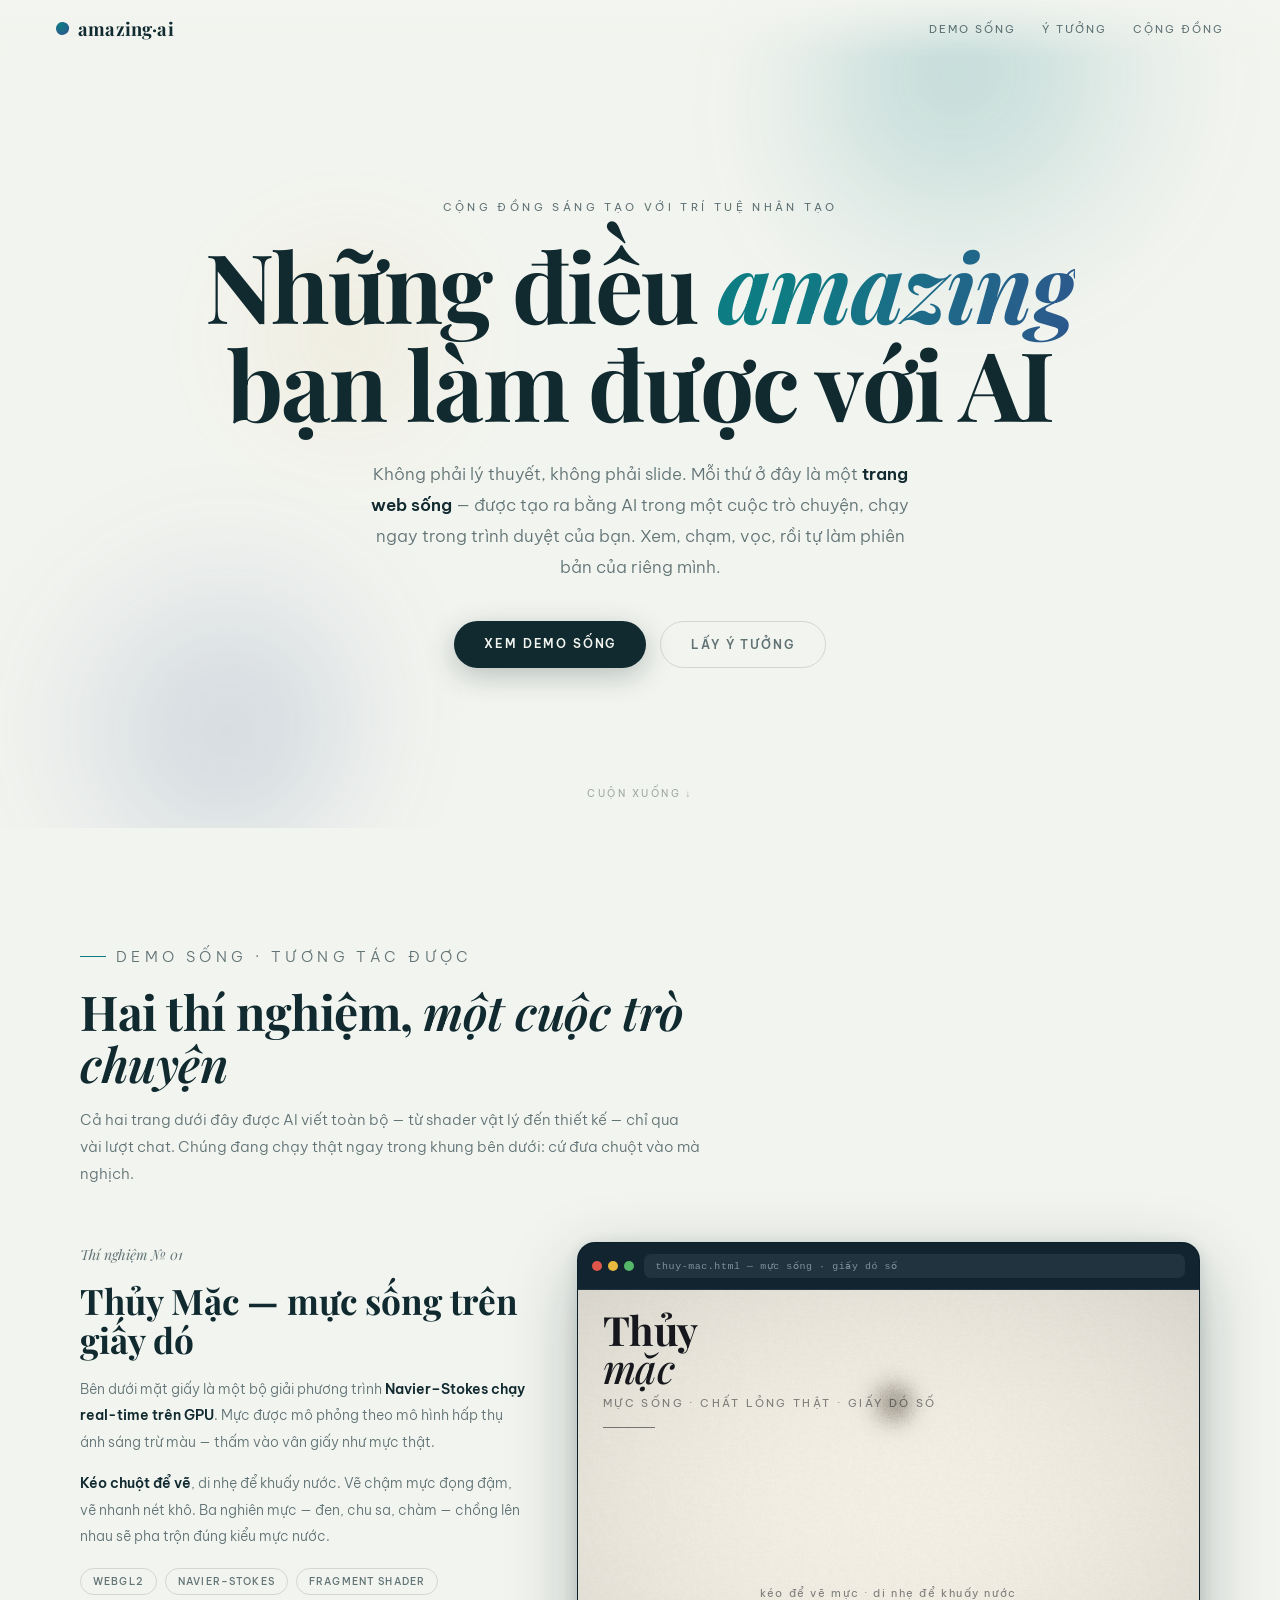
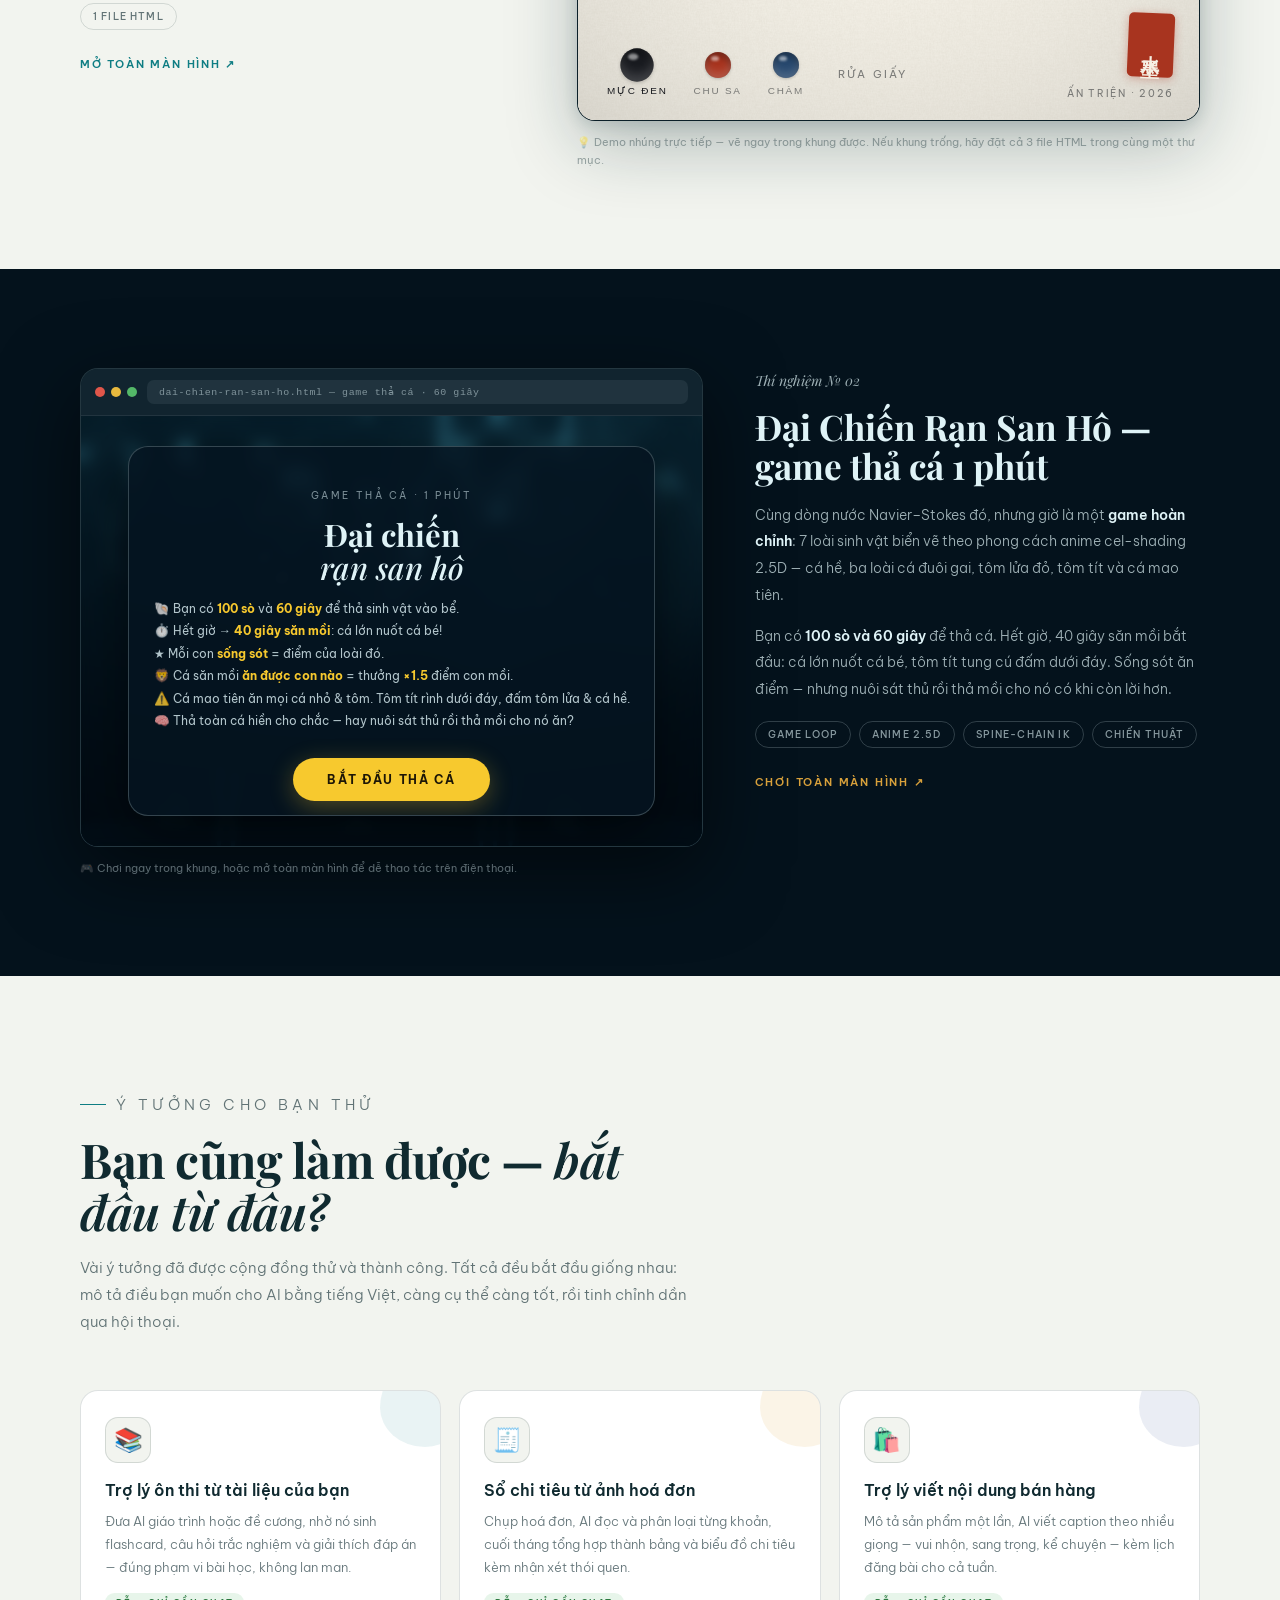
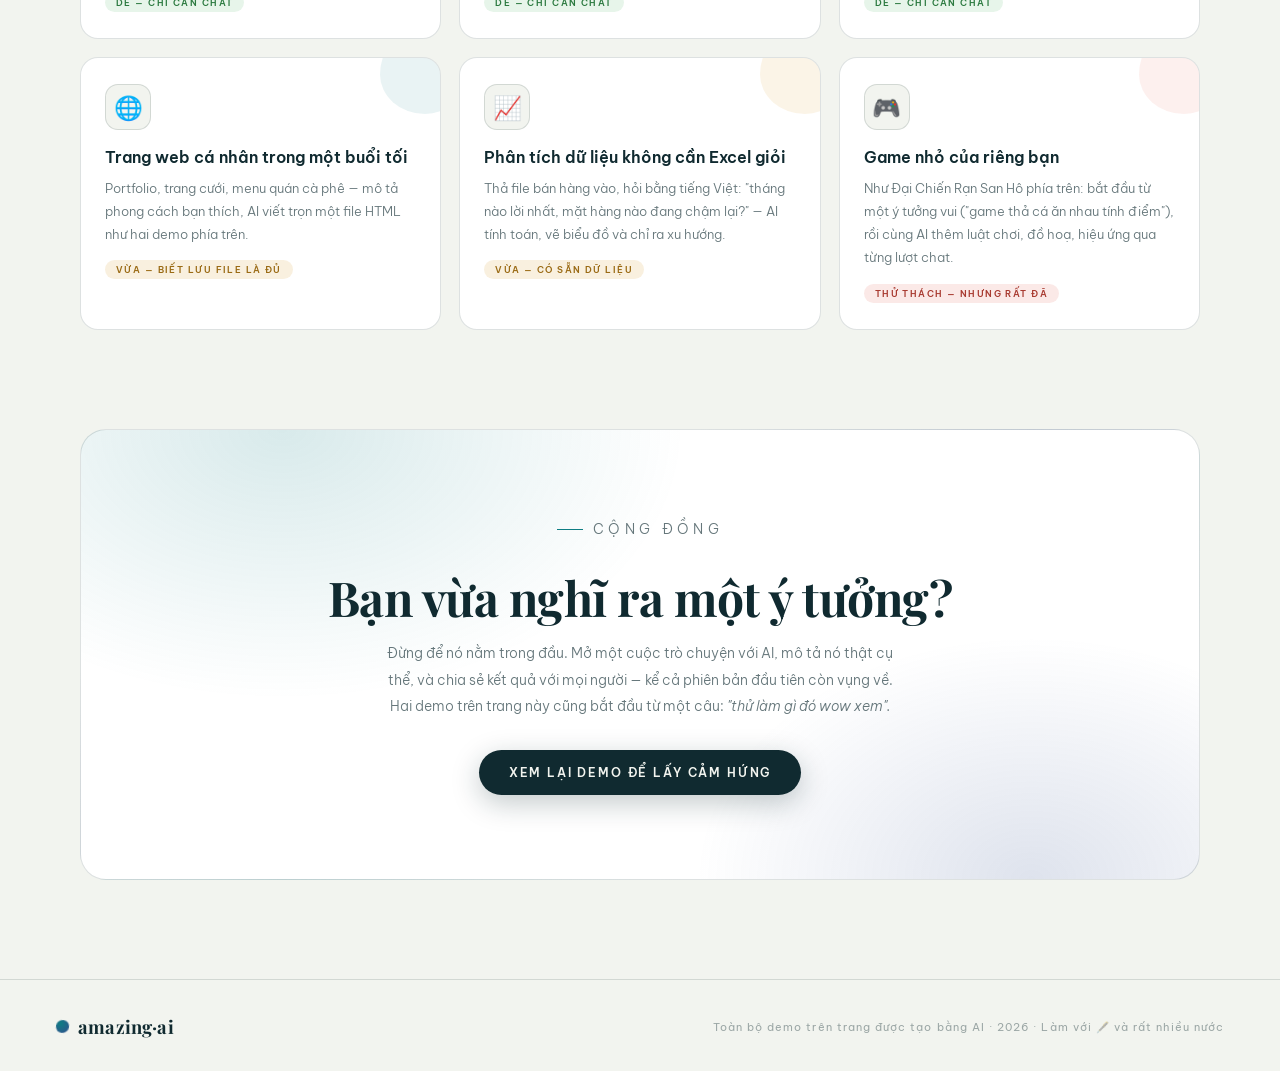
==== index.html @ 3a19ee8a "This is Amazing AI — the community introduction page, with two demos embedded directly on the page." ====
<!DOCTYPE html>
<html lang="vi">
<head>
<meta charset="UTF-8">
<meta name="viewport" content="width=device-width, initial-scale=1.0">
<title>Amazing AI — ý tưởng AI hay ho cho cộng đồng</title>
<link rel="preconnect" href="https://fonts.googleapis.com">
<link rel="preconnect" href="https://fonts.gstatic.com" crossorigin>
<link href="https://fonts.googleapis.com/css2?family=Playfair+Display:ital,wght@0,500;0,600;0,700;1,500;1,600&family=Be+Vietnam+Pro:wght@300;400;500;600;700&display=swap" rel="stylesheet">
<style>
  :root{
    --paper:#f2f4ef;
    --ink:#102a30;
    --ink-soft:rgba(16,42,48,.64);
    --ink-faint:rgba(16,42,48,.38);
    --teal:#0e7d83;
    --indigo:#33508f;
    --gold:#d9a13b;
    --deep:#04121c;
    --foam:#dff3f7;
    --line:rgba(16,42,48,.14);
    --radius:18px;
    --maxw:1120px;
  }
  *{margin:0;padding:0;box-sizing:border-box}
  html{scroll-behavior:smooth}
  body{
    font-family:'Be Vietnam Pro',sans-serif;color:var(--ink);background:var(--paper);
    -webkit-font-smoothing:antialiased;overflow-x:hidden;
  }
  ::selection{background:rgba(14,125,131,.22)}
  img,svg{display:block}
  a{color:inherit}

  /* ================= NAV ================= */
  nav{
    position:fixed;top:0;left:0;right:0;z-index:50;
    display:flex;align-items:center;justify-content:space-between;
    padding:16px clamp(20px,5vw,56px);
    background:linear-gradient(to bottom, rgba(242,244,239,.92), rgba(242,244,239,0));
    backdrop-filter:blur(2px);
  }
  .brand{
    font-family:'Playfair Display',serif;font-weight:700;font-size:1.15rem;
    letter-spacing:.01em;text-decoration:none;display:flex;align-items:center;gap:9px;
  }
  .brand .blot{width:13px;height:13px;border-radius:50% 46% 52% 48%;
    background:radial-gradient(circle at 32% 30%, var(--teal), var(--indigo));
    transform:rotate(8deg)}
  .nav-links{display:flex;gap:26px}
  .nav-links a{
    font-size:.7rem;letter-spacing:.18em;text-transform:uppercase;
    text-decoration:none;color:var(--ink-soft);transition:color .25s;
  }
  .nav-links a:hover{color:var(--ink)}
  @media (max-width:640px){ .nav-links{display:none} }

  /* ================= HERO ================= */
  header{
    position:relative;min-height:92vh;display:grid;place-items:center;
    padding:120px clamp(20px,5vw,56px) 80px;overflow:hidden;
  }
  #trail{position:absolute;inset:0;width:100%;height:100%;pointer-events:none}
  .hero-blot{
    position:absolute;border-radius:48% 52% 46% 54%/52% 46% 54% 48%;
    filter:blur(60px);opacity:.5;pointer-events:none;
    animation:drift 18s ease-in-out infinite alternate;
  }
  .hb1{width:46vmin;height:42vmin;top:-8%;right:6%;
    background:radial-gradient(circle at 40% 35%, rgba(14,125,131,.5), rgba(14,125,131,0) 70%)}
  .hb2{width:38vmin;height:40vmin;bottom:-6%;left:2%;animation-delay:-7s;
    background:radial-gradient(circle at 60% 60%, rgba(51,80,143,.42), rgba(51,80,143,0) 70%)}
  .hb3{width:26vmin;height:24vmin;top:30%;left:18%;animation-delay:-12s;opacity:.32;
    background:radial-gradient(circle at 50% 40%, rgba(217,161,59,.5), rgba(217,161,59,0) 70%)}
  @keyframes drift{
    from{transform:translate(0,0) rotate(0deg)}
    to{transform:translate(4vmin,-3vmin) rotate(14deg)}
  }
  .hero-inner{position:relative;text-align:center;max-width:880px}
  .kicker{
    font-size:.66rem;letter-spacing:.32em;text-transform:uppercase;color:var(--ink-soft);
    margin-bottom:22px;animation:rise 1.2s cubic-bezier(.2,.8,.2,1) both .1s;
  }
  h1{
    font-family:'Playfair Display',serif;font-weight:700;
    font-size:clamp(2.7rem,8.5vw,6rem);line-height:1.02;letter-spacing:-.018em;
    animation:rise 1.2s cubic-bezier(.2,.8,.2,1) both .25s;
  }
  h1 .ai{
    font-style:italic;
    background:linear-gradient(105deg, var(--teal) 10%, var(--indigo) 55%, var(--teal) 95%);
    background-size:220% 100%;
    -webkit-background-clip:text;background-clip:text;color:transparent;
    animation:inkflow 7s ease-in-out infinite alternate;
  }
  @keyframes inkflow{from{background-position:0% 0}to{background-position:100% 0}}
  .lede{
    margin:26px auto 0;max-width:560px;font-size:clamp(.92rem,1.8vw,1.05rem);
    font-weight:300;line-height:1.85;color:var(--ink-soft);
    animation:rise 1.2s cubic-bezier(.2,.8,.2,1) both .45s;
  }
  .lede b{font-weight:600;color:var(--ink)}
  .hero-cta{
    margin-top:38px;display:flex;gap:14px;justify-content:center;flex-wrap:wrap;
    animation:rise 1.2s cubic-bezier(.2,.8,.2,1) both .6s;
  }
  .btn{
    display:inline-block;text-decoration:none;border-radius:999px;cursor:pointer;
    font-size:.72rem;letter-spacing:.16em;text-transform:uppercase;font-weight:600;
    padding:15px 30px;transition:transform .25s, box-shadow .25s, background .25s;
  }
  .btn.primary{
    background:var(--ink);color:var(--paper);
    box-shadow:0 8px 28px rgba(16,42,48,.25);
  }
  .btn.primary:hover{transform:translateY(-2px);box-shadow:0 14px 34px rgba(16,42,48,.32)}
  .btn.ghost{border:1px solid var(--line);color:var(--ink-soft)}
  .btn.ghost:hover{border-color:var(--ink);color:var(--ink)}
  .btn:focus-visible{outline:2px solid var(--teal);outline-offset:3px}
  .scroll-cue{
    position:absolute;bottom:28px;left:50%;transform:translateX(-50%);
    font-size:.6rem;letter-spacing:.26em;text-transform:uppercase;color:var(--ink-faint);
    animation:bob 2.6s ease-in-out infinite;
  }
  @keyframes bob{0%,100%{transform:translate(-50%,0)}50%{transform:translate(-50%,7px)}}
  @keyframes rise{from{opacity:0;transform:translateY(18px)}to{opacity:1;transform:none}}

  /* ================= SECTIONS ================= */
  section{padding:clamp(70px,11vh,130px) clamp(20px,5vw,56px)}
  .wrap{max-width:var(--maxw);margin:0 auto}
  .sec-head{max-width:620px;margin-bottom:54px}
  .eyebrow{
    display:inline-flex;align-items:center;gap:10px;
    font-size:.62rem;letter-spacing:.3em;text-transform:uppercase;color:var(--teal);
    margin-bottom:16px;font-weight:600;
  }
  .eyebrow::before{content:'';width:26px;height:1px;background:var(--teal)}
  h2{
    font-family:'Playfair Display',serif;font-weight:700;
    font-size:clamp(1.8rem,4.5vw,3rem);line-height:1.08;letter-spacing:-.01em;
  }
  h2 em{font-style:italic;font-weight:600}
  .sec-head p{margin-top:16px;font-size:.92rem;font-weight:300;line-height:1.85;color:var(--ink-soft)}

  /* ---------- demo showcase ---------- */
  .demo{
    display:grid;grid-template-columns:minmax(280px,5fr) 7fr;gap:clamp(26px,4vw,56px);
    align-items:start;
  }
  .demo.flip{grid-template-columns:7fr minmax(280px,5fr)}
  .demo.flip .demo-info{order:2}
  @media (max-width:880px){
    .demo,.demo.flip{grid-template-columns:1fr}
    .demo.flip .demo-info{order:0}
  }
  .demo-info{position:sticky;top:96px}
  @media (max-width:880px){ .demo-info{position:static} }
  .demo-num{
    font-family:'Playfair Display',serif;font-style:italic;font-size:.95rem;
    color:var(--ink-faint);margin-bottom:10px;
  }
  .demo-info h3{
    font-family:'Playfair Display',serif;font-weight:700;
    font-size:clamp(1.5rem,3.4vw,2.2rem);line-height:1.1;margin-bottom:16px;
  }
  .demo-info p{font-size:.88rem;font-weight:300;line-height:1.9;color:var(--ink-soft);margin-bottom:14px}
  .demo-info p b{font-weight:600;color:var(--ink)}
  .chips{display:flex;flex-wrap:wrap;gap:8px;margin:18px 0 22px}
  .chips span{
    font-size:.6rem;letter-spacing:.12em;text-transform:uppercase;font-weight:500;
    padding:6px 12px;border-radius:99px;border:1px solid var(--line);color:var(--ink-soft);
  }
  .open-link{
    font-size:.7rem;letter-spacing:.16em;text-transform:uppercase;font-weight:600;
    text-decoration:none;color:var(--teal);border-bottom:1px solid transparent;
    transition:border-color .25s;padding-bottom:2px;
  }
  .open-link:hover{border-color:var(--teal)}

  /* browser-window frame */
  .browser{
    border-radius:var(--radius);overflow:hidden;background:#0a1d27;
    box-shadow:0 24px 70px rgba(16,42,48,.28), 0 4px 16px rgba(16,42,48,.14);
    border:1px solid rgba(16,42,48,.2);
  }
  .browser-bar{
    display:flex;align-items:center;gap:10px;
    padding:11px 14px;background:#11242f;border-bottom:1px solid rgba(223,243,247,.08);
  }
  .b-dots{display:flex;gap:6px}
  .b-dots i{width:10px;height:10px;border-radius:50%}
  .b-dots i:nth-child(1){background:#e0564a}
  .b-dots i:nth-child(2){background:#e8b93e}
  .b-dots i:nth-child(3){background:#54b868}
  .b-url{
    flex:1;font-size:.62rem;letter-spacing:.06em;color:rgba(223,243,247,.5);
    background:rgba(223,243,247,.07);border-radius:7px;padding:6px 12px;
    white-space:nowrap;overflow:hidden;text-overflow:ellipsis;font-family:ui-monospace,monospace;
  }
  .browser iframe{
    display:block;width:100%;aspect-ratio:16/10;min-height:430px;border:0;background:var(--deep);
  }
  .frame-note{
    margin-top:12px;font-size:.68rem;color:var(--ink-faint);line-height:1.7;
  }

  /* ---------- dark band for game demo ---------- */
  .dark-band{background:var(--deep);color:var(--foam)}
  .dark-band .eyebrow{color:var(--gold)}
  .dark-band .eyebrow::before{background:var(--gold)}
  .dark-band .demo-num{color:rgba(223,243,247,.4)}
  .dark-band .demo-info p{color:rgba(223,243,247,.7)}
  .dark-band .demo-info p b{color:var(--foam)}
  .dark-band .chips span{border-color:rgba(223,243,247,.2);color:rgba(223,243,247,.6)}
  .dark-band .open-link{color:var(--gold)}
  .dark-band .open-link:hover{border-color:var(--gold)}
  .dark-band .browser{box-shadow:0 24px 80px rgba(0,0,0,.55);border-color:rgba(223,243,247,.12)}
  .dark-band .frame-note{color:rgba(223,243,247,.4)}

  /* ---------- ideas grid ---------- */
  .ideas-grid{
    display:grid;grid-template-columns:repeat(auto-fit,minmax(280px,1fr));gap:18px;
  }
  .idea{
    border:1px solid var(--line);border-radius:var(--radius);padding:26px 24px;
    background:#fff;position:relative;overflow:hidden;
    transition:transform .3s cubic-bezier(.2,.8,.2,1), box-shadow .3s;
  }
  .idea:hover{transform:translateY(-4px);box-shadow:0 16px 42px rgba(16,42,48,.13)}
  .idea::after{
    content:'';position:absolute;top:-30px;right:-30px;width:90px;height:86px;
    border-radius:46% 54% 50% 50%/54% 46% 54% 46%;
    background:var(--blot, rgba(14,125,131,.08));
    transition:transform .4s cubic-bezier(.2,.8,.2,1);
  }
  .idea:hover::after{transform:scale(1.35) rotate(12deg)}
  .idea .glyph{
    font-size:1.45rem;margin-bottom:16px;width:46px;height:46px;border-radius:13px;
    display:grid;place-items:center;background:var(--paper);border:1px solid var(--line);
    position:relative;z-index:1;
  }
  .idea h4{font-size:1rem;font-weight:600;margin-bottom:9px;line-height:1.4;position:relative;z-index:1}
  .idea p{font-size:.8rem;font-weight:300;line-height:1.8;color:var(--ink-soft);position:relative;z-index:1}
  .idea .lv{
    display:inline-block;margin-top:14px;font-size:.56rem;letter-spacing:.16em;
    text-transform:uppercase;font-weight:600;padding:4px 11px;border-radius:99px;
    position:relative;z-index:1;
  }
  .lv.easy{background:rgba(84,184,104,.14);color:#2c7a40}
  .lv.mid{background:rgba(217,161,59,.16);color:#9a6a14}
  .lv.hard{background:rgba(224,86,74,.13);color:#a83a30}

  /* ---------- CTA ---------- */
  .cta-card{
    text-align:center;border-radius:26px;padding:clamp(48px,8vw,84px) clamp(24px,6vw,72px);
    background:
      radial-gradient(60% 100% at 18% 0%, rgba(14,125,131,.16), transparent 60%),
      radial-gradient(50% 90% at 85% 100%, rgba(51,80,143,.16), transparent 60%),
      #fff;
    border:1px solid var(--line);
  }
  .cta-card h2{margin-bottom:16px}
  .cta-card p{max-width:520px;margin:0 auto 30px;font-size:.9rem;font-weight:300;line-height:1.85;color:var(--ink-soft)}

  footer{
    padding:34px clamp(20px,5vw,56px);border-top:1px solid var(--line);
    display:flex;justify-content:space-between;align-items:center;gap:14px;flex-wrap:wrap;
  }
  footer small{font-size:.66rem;letter-spacing:.1em;color:var(--ink-faint)}

  /* reveal on scroll */
  .reveal{opacity:0;transform:translateY(26px);transition:opacity .8s cubic-bezier(.2,.8,.2,1), transform .8s cubic-bezier(.2,.8,.2,1)}
  .reveal.in{opacity:1;transform:none}

  @media (prefers-reduced-motion:reduce){
    *{animation:none !important;transition:none !important}
    .reveal{opacity:1;transform:none}
    html{scroll-behavior:auto}
  }
</style>
</head>
<body>

<nav>
  <a class="brand" href="#"><span class="blot"></span>amazing·ai</a>
  <div class="nav-links">
    <a href="#demo-1">Demo sống</a>
    <a href="#y-tuong">Ý tưởng</a>
    <a href="#cong-dong">Cộng đồng</a>
  </div>
</nav>

<!-- ================= HERO ================= -->
<header>
  <canvas id="trail" aria-hidden="true"></canvas>
  <div class="hero-blot hb1"></div>
  <div class="hero-blot hb2"></div>
  <div class="hero-blot hb3"></div>

  <div class="hero-inner">
    <p class="kicker">Cộng đồng sáng tạo với trí tuệ nhân tạo</p>
    <h1>Những điều <span class="ai">amazing</span><br>bạn làm được với AI</h1>
    <p class="lede">
      Không phải lý thuyết, không phải slide. Mỗi thứ ở đây là một <b>trang web sống</b> —
      được tạo ra bằng AI trong một cuộc trò chuyện, chạy ngay trong trình duyệt của bạn.
      Xem, chạm, vọc, rồi tự làm phiên bản của riêng mình.
    </p>
    <div class="hero-cta">
      <a class="btn primary" href="#demo-1">Xem demo sống</a>
      <a class="btn ghost" href="#y-tuong">Lấy ý tưởng</a>
    </div>
  </div>
  <p class="scroll-cue">cuộn xuống ↓</p>
</header>

<!-- ================= DEMO 1: THỦY MẶC ================= -->
<section id="demo-1">
  <div class="wrap">
    <div class="sec-head reveal">
      <p class="eyebrow">Demo sống · tương tác được</p>
      <h2>Hai thí nghiệm, <em>một cuộc trò chuyện</em></h2>
      <p>Cả hai trang dưới đây được AI viết toàn bộ — từ shader vật lý đến thiết kế — chỉ qua vài lượt chat.
      Chúng đang chạy thật ngay trong khung bên dưới: cứ đưa chuột vào mà nghịch.</p>
    </div>

    <div class="demo reveal">
      <div class="demo-info">
        <p class="demo-num">Thí nghiệm № 01</p>
        <h3>Thủy Mặc — mực sống trên giấy dó</h3>
        <p>Bên dưới mặt giấy là một bộ giải phương trình <b>Navier–Stokes chạy real-time trên GPU</b>.
        Mực được mô phỏng theo mô hình hấp thụ ánh sáng trừ màu — thấm vào vân giấy như mực thật.</p>
        <p><b>Kéo chuột để vẽ</b>, di nhẹ để khuấy nước. Vẽ chậm mực đọng đậm, vẽ nhanh nét khô.
        Ba nghiên mực — đen, chu sa, chàm — chồng lên nhau sẽ pha trộn đúng kiểu mực nước.</p>
        <div class="chips">
          <span>WebGL2</span><span>Navier–Stokes</span><span>Fragment shader</span><span>1 file HTML</span>
        </div>
        <a class="open-link" href="thuy-mac.html" target="_blank" rel="noopener">Mở toàn màn hình ↗</a>
      </div>
      <div>
        <div class="browser">
          <div class="browser-bar">
            <div class="b-dots"><i></i><i></i><i></i></div>
            <div class="b-url">thuy-mac.html — mực sống · giấy dó số</div>
          </div>
          <iframe src="thuy-mac.html" title="Demo Thủy Mặc — vẽ mực nước tương tác" loading="lazy"></iframe>
        </div>
        <p class="frame-note">💡 Demo nhúng trực tiếp — vẽ ngay trong khung được. Nếu khung trống, hãy đặt cả 3 file HTML trong cùng một thư mục.</p>
      </div>
    </div>
  </div>
</section>

<!-- ================= DEMO 2: GAME (dark band) ================= -->
<section class="dark-band" id="demo-2">
  <div class="wrap">
    <div class="demo flip reveal">
      <div class="demo-info">
        <p class="demo-num">Thí nghiệm № 02</p>
        <h3 style="font-family:'Playfair Display',serif">Đại Chiến Rạn San Hô — game thả cá 1 phút</h3>
        <p>Cùng dòng nước Navier–Stokes đó, nhưng giờ là một <b>game hoàn chỉnh</b>:
        7 loài sinh vật biển vẽ theo phong cách anime cel-shading 2.5D — cá hề, ba loài cá đuôi gai,
        tôm lửa đỏ, tôm tít và cá mao tiên.</p>
        <p>Bạn có <b>100 sò và 60 giây</b> để thả cá. Hết giờ, 40 giây săn mồi bắt đầu:
        cá lớn nuốt cá bé, tôm tít tung cú đấm dưới đáy. Sống sót ăn điểm —
        nhưng nuôi sát thủ rồi thả mồi cho nó có khi còn lời hơn.</p>
        <div class="chips">
          <span>Game loop</span><span>Anime 2.5D</span><span>Spine-chain IK</span><span>Chiến thuật</span>
        </div>
        <a class="open-link" href="dai-chien-ran-san-ho.html" target="_blank" rel="noopener">Chơi toàn màn hình ↗</a>
      </div>
      <div>
        <div class="browser">
          <div class="browser-bar">
            <div class="b-dots"><i></i><i></i><i></i></div>
            <div class="b-url">dai-chien-ran-san-ho.html — game thả cá · 60 giây</div>
          </div>
          <iframe src="dai-chien-ran-san-ho.html" title="Demo game Đại Chiến Rạn San Hô" loading="lazy"></iframe>
        </div>
        <p class="frame-note">🎮 Chơi ngay trong khung, hoặc mở toàn màn hình để dễ thao tác trên điện thoại.</p>
      </div>
    </div>
  </div>
</section>

<!-- ================= IDEAS ================= -->
<section id="y-tuong">
  <div class="wrap">
    <div class="sec-head reveal">
      <p class="eyebrow">Ý tưởng cho bạn thử</p>
      <h2>Bạn cũng làm được — <em>bắt đầu từ đâu?</em></h2>
      <p>Vài ý tưởng đã được cộng đồng thử và thành công. Tất cả đều bắt đầu giống nhau:
      mô tả điều bạn muốn cho AI bằng tiếng Việt, càng cụ thể càng tốt, rồi tinh chỉnh dần qua hội thoại.</p>
    </div>

    <div class="ideas-grid">
      <article class="idea reveal" style="--blot:rgba(14,125,131,.09)">
        <div class="glyph">📚</div>
        <h4>Trợ lý ôn thi từ tài liệu của bạn</h4>
        <p>Đưa AI giáo trình hoặc đề cương, nhờ nó sinh flashcard, câu hỏi trắc nghiệm và giải thích đáp án — đúng phạm vi bài học, không lan man.</p>
        <span class="lv easy">Dễ — chỉ cần chat</span>
      </article>

      <article class="idea reveal" style="--blot:rgba(217,161,59,.12)">
        <div class="glyph">🧾</div>
        <h4>Sổ chi tiêu từ ảnh hoá đơn</h4>
        <p>Chụp hoá đơn, AI đọc và phân loại từng khoản, cuối tháng tổng hợp thành bảng và biểu đồ chi tiêu kèm nhận xét thói quen.</p>
        <span class="lv easy">Dễ — chỉ cần chat</span>
      </article>

      <article class="idea reveal" style="--blot:rgba(51,80,143,.1)">
        <div class="glyph">🛍️</div>
        <h4>Trợ lý viết nội dung bán hàng</h4>
        <p>Mô tả sản phẩm một lần, AI viết caption theo nhiều giọng — vui nhộn, sang trọng, kể chuyện — kèm lịch đăng bài cho cả tuần.</p>
        <span class="lv easy">Dễ — chỉ cần chat</span>
      </article>

      <article class="idea reveal" style="--blot:rgba(14,125,131,.09)">
        <div class="glyph">🌐</div>
        <h4>Trang web cá nhân trong một buổi tối</h4>
        <p>Portfolio, trang cưới, menu quán cà phê — mô tả phong cách bạn thích, AI viết trọn một file HTML như hai demo phía trên.</p>
        <span class="lv mid">Vừa — biết lưu file là đủ</span>
      </article>

      <article class="idea reveal" style="--blot:rgba(217,161,59,.12)">
        <div class="glyph">📈</div>
        <h4>Phân tích dữ liệu không cần Excel giỏi</h4>
        <p>Thả file bán hàng vào, hỏi bằng tiếng Việt: "tháng nào lời nhất, mặt hàng nào đang chậm lại?" — AI tính toán, vẽ biểu đồ và chỉ ra xu hướng.</p>
        <span class="lv mid">Vừa — có sẵn dữ liệu</span>
      </article>

      <article class="idea reveal" style="--blot:rgba(224,86,74,.09)">
        <div class="glyph">🎮</div>
        <h4>Game nhỏ của riêng bạn</h4>
        <p>Như Đại Chiến Rạn San Hô phía trên: bắt đầu từ một ý tưởng vui ("game thả cá ăn nhau tính điểm"), rồi cùng AI thêm luật chơi, đồ hoạ, hiệu ứng qua từng lượt chat.</p>
        <span class="lv hard">Thử thách — nhưng rất đã</span>
      </article>
    </div>
  </div>
</section>

<!-- ================= CTA ================= -->
<section id="cong-dong" style="padding-top:0">
  <div class="wrap">
    <div class="cta-card reveal">
      <p class="eyebrow" style="justify-content:center">Cộng đồng</p>
      <h2>Bạn vừa nghĩ ra một ý tưởng?</h2>
      <p>Đừng để nó nằm trong đầu. Mở một cuộc trò chuyện với AI, mô tả nó thật cụ thể,
      và chia sẻ kết quả với mọi người — kể cả phiên bản đầu tiên còn vụng về.
      Hai demo trên trang này cũng bắt đầu từ một câu: <em>"thử làm gì đó wow xem".</em></p>
      <a class="btn primary" href="#demo-1">Xem lại demo để lấy cảm hứng</a>
    </div>
  </div>
</section>

<footer>
  <a class="brand" href="#"><span class="blot"></span>amazing·ai</a>
  <small>Toàn bộ demo trên trang được tạo bằng AI · 2026 · Làm với 🖋️ và rất nhiều nước</small>
</footer>

<script>
'use strict';
const reduceMotion = matchMedia('(prefers-reduced-motion: reduce)').matches;

/* ---------- reveal on scroll ---------- */
const io = new IntersectionObserver(entries => {
  for (const e of entries){
    if (e.isIntersecting){ e.target.classList.add('in'); io.unobserve(e.target); }
  }
}, {threshold: 0.12});
document.querySelectorAll('.reveal').forEach(el => io.observe(el));

/* ---------- hero ink trail (a nod to Thủy Mặc) ---------- */
const canvas = document.getElementById('trail');
const ctx = canvas.getContext('2d');
let drops = [];
function fit(){
  const r = canvas.parentElement.getBoundingClientRect();
  const dpr = Math.min(devicePixelRatio || 1, 2);
  canvas.width = r.width * dpr;
  canvas.height = r.height * dpr;
  ctx.setTransform(dpr, 0, 0, dpr, 0, 0);
}
fit();
addEventListener('resize', fit);

if (!reduceMotion){
  let last = null;
  canvas.parentElement.addEventListener('pointermove', e => {
    const r = canvas.getBoundingClientRect();
    const x = e.clientX - r.left, y = e.clientY - r.top;
    if (last){
      const d = Math.hypot(x - last.x, y - last.y);
      const steps = Math.min(6, Math.ceil(d / 14));
      for (let i = 0; i < steps; i++){
        const t = i / steps;
        drops.push({
          x: last.x + (x - last.x) * t,
          y: last.y + (y - last.y) * t,
          r: 2 + Math.random() * 5 + Math.min(d * 0.12, 6),
          hue: Math.random() < 0.5 ? '14,125,131' : '51,80,143',
          life: 1,
        });
      }
    }
    last = {x, y};
  });
  canvas.parentElement.addEventListener('pointerleave', () => last = null);

  (function loop(){
    ctx.clearRect(0, 0, canvas.width, canvas.height);
    for (const d of drops){
      d.life -= 0.018;
      d.r += 0.22;
      if (d.life <= 0) continue;
      const a = d.life * d.life * 0.16;
      const g = ctx.createRadialGradient(d.x, d.y, 0, d.x, d.y, d.r);
      g.addColorStop(0, `rgba(${d.hue},${a})`);
      g.addColorStop(1, `rgba(${d.hue},0)`);
      ctx.fillStyle = g;
      ctx.beginPath();
      ctx.arc(d.x, d.y, d.r, 0, Math.PI * 2);
      ctx.fill();
    }
    drops = drops.filter(d => d.life > 0);
    if (drops.length > 200) drops.splice(0, drops.length - 200);
    requestAnimationFrame(loop);
  })();
}
</script>
</body>
</html>
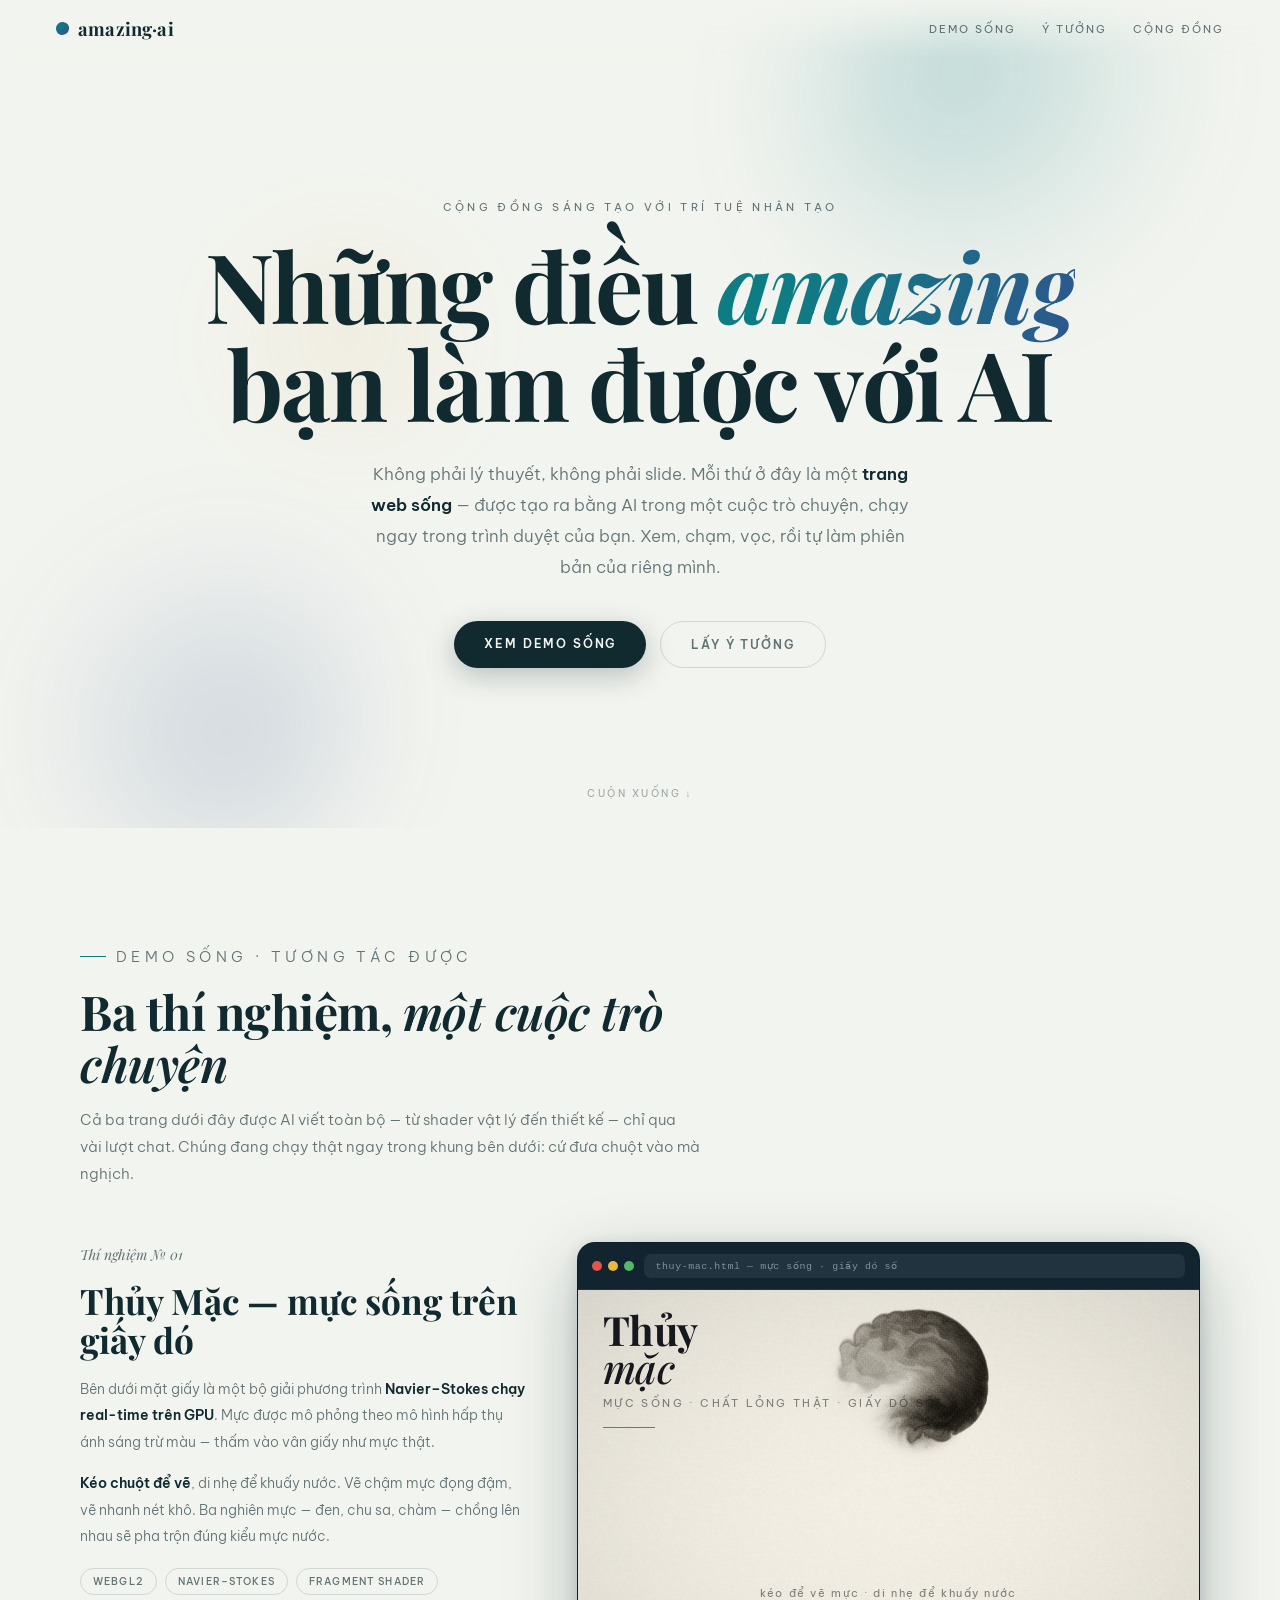
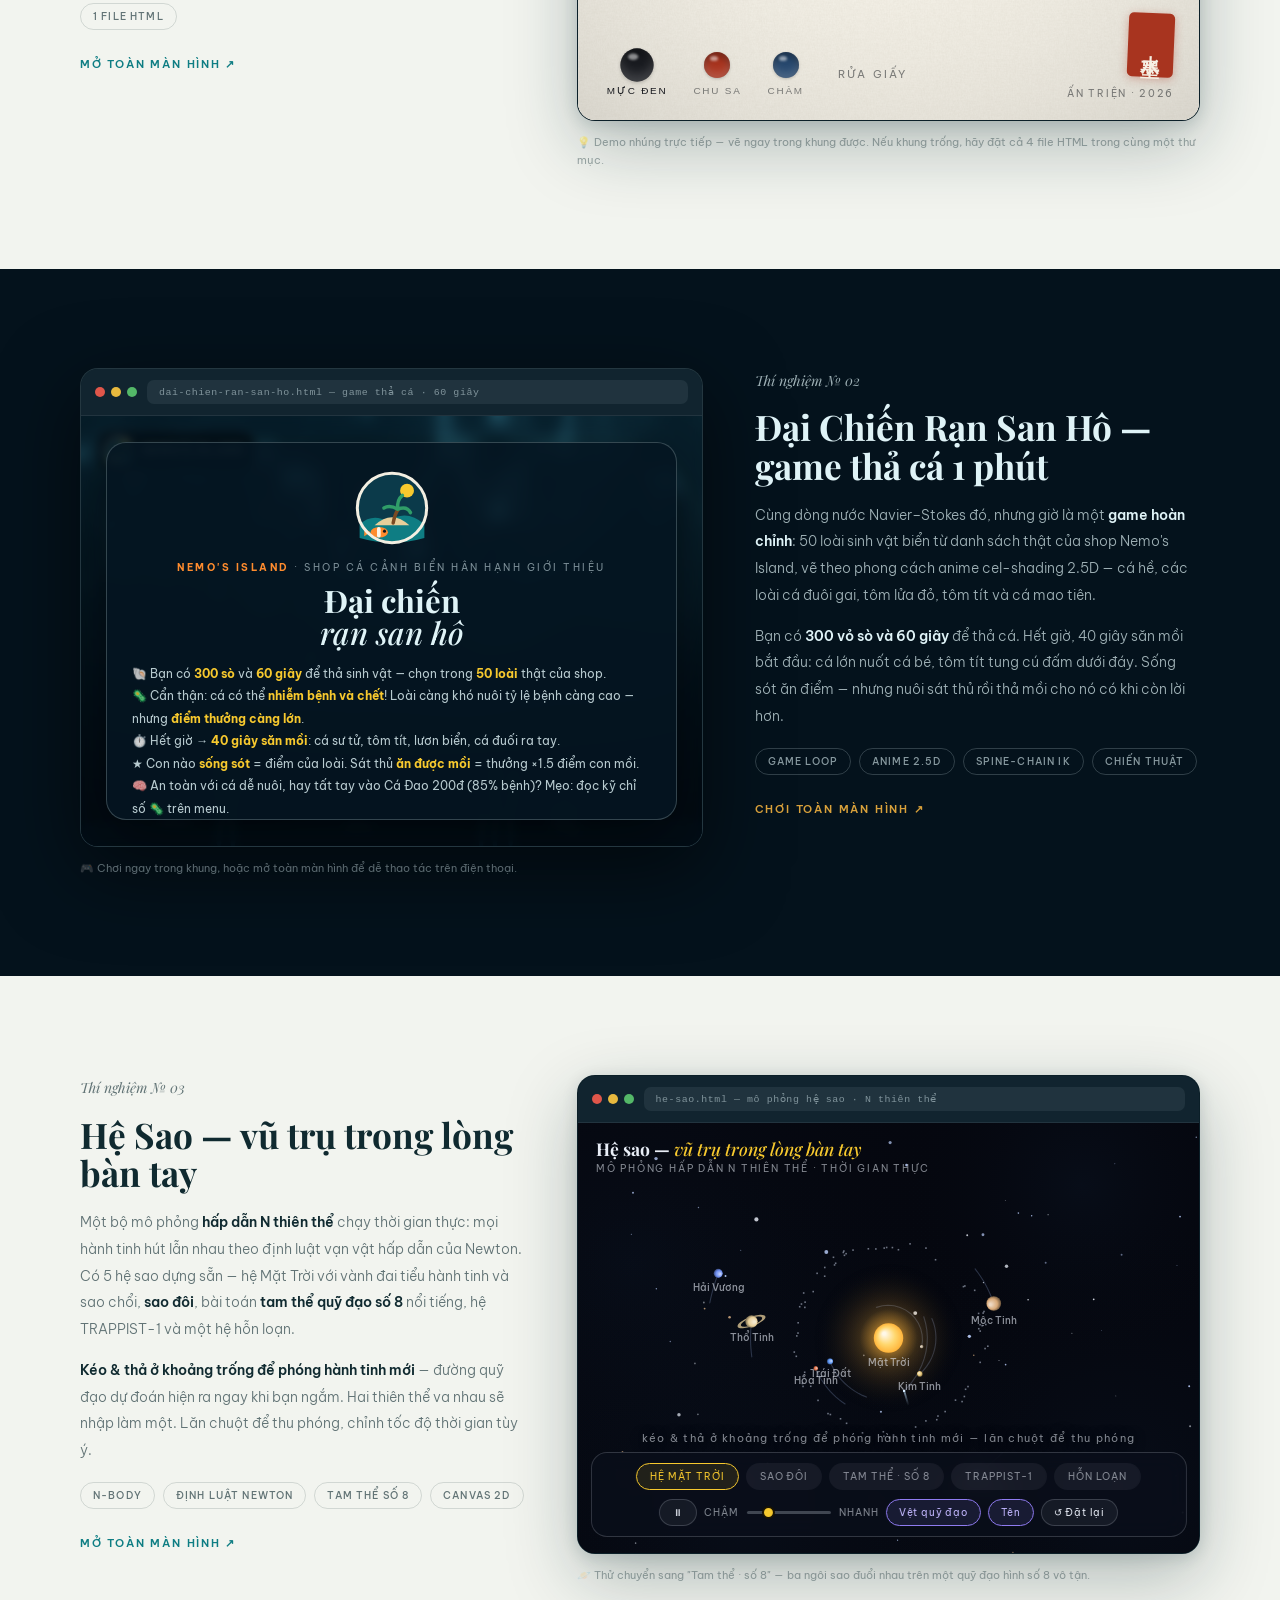
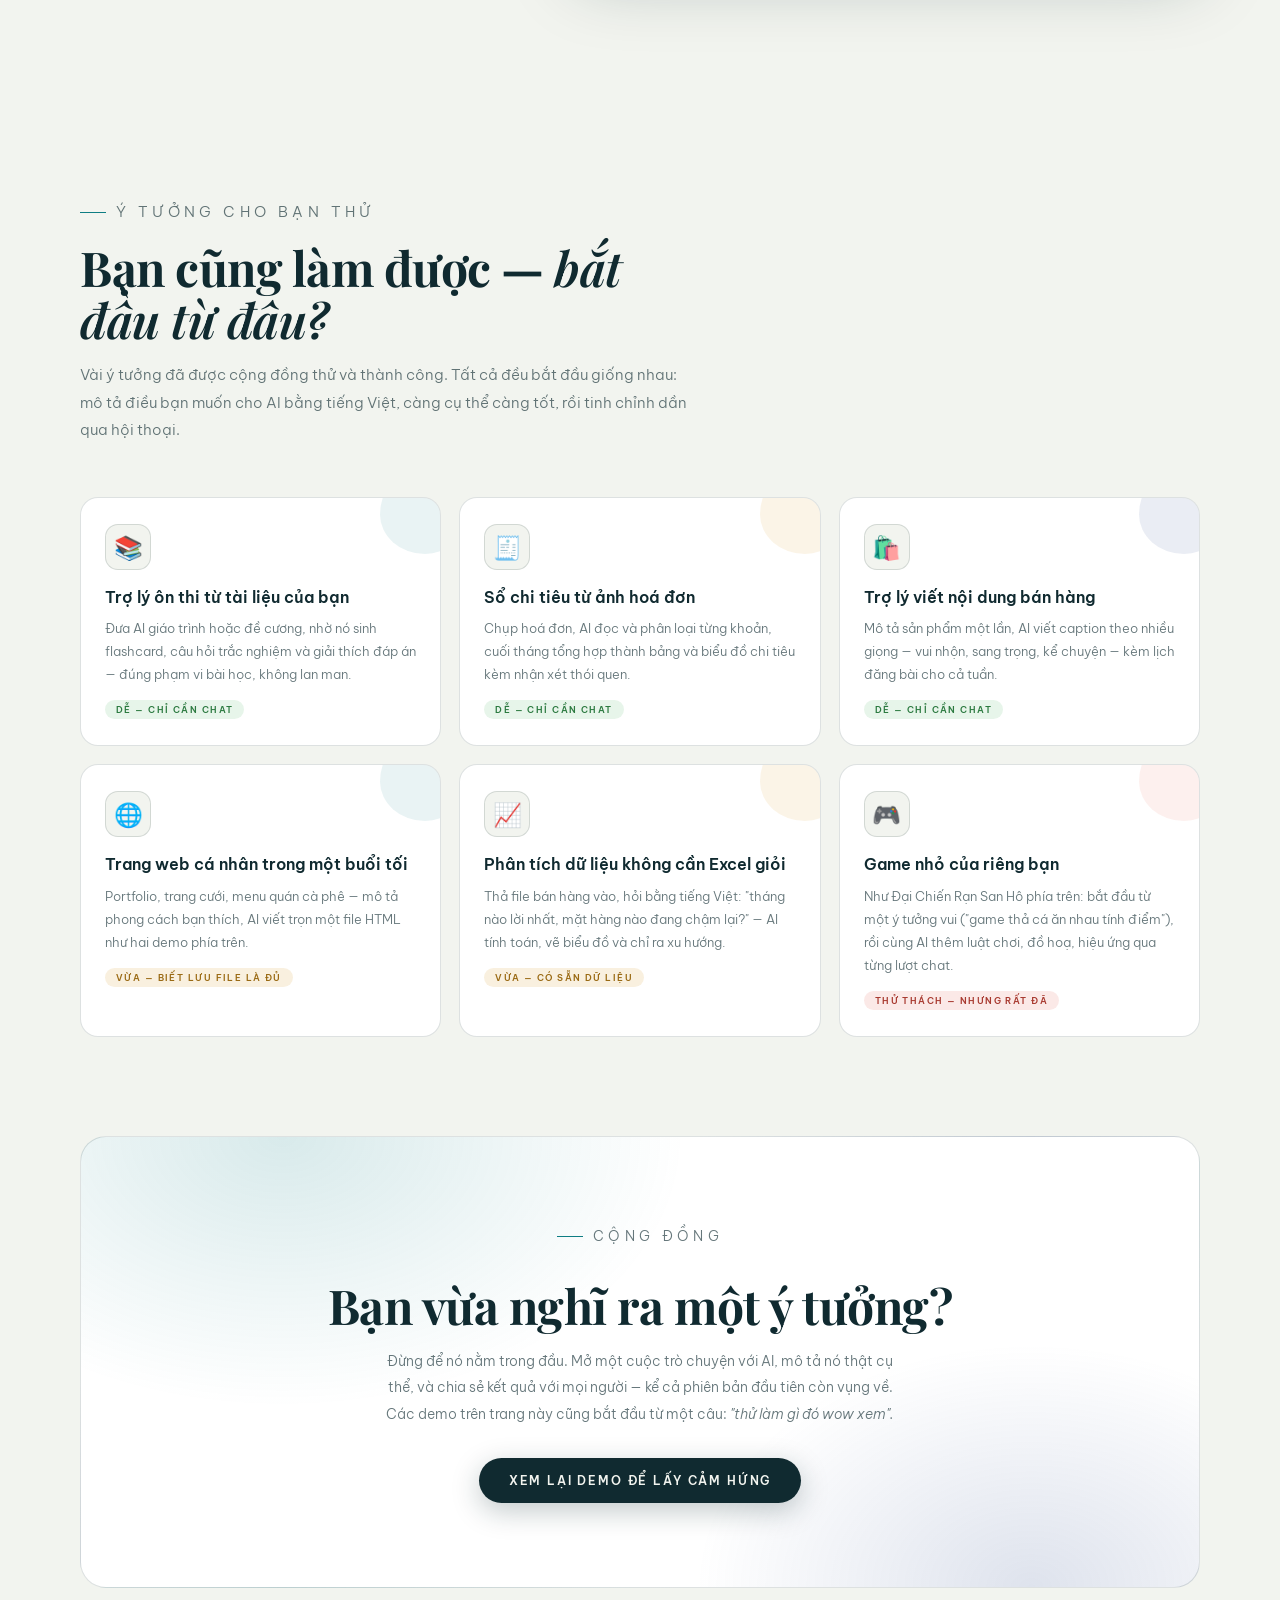
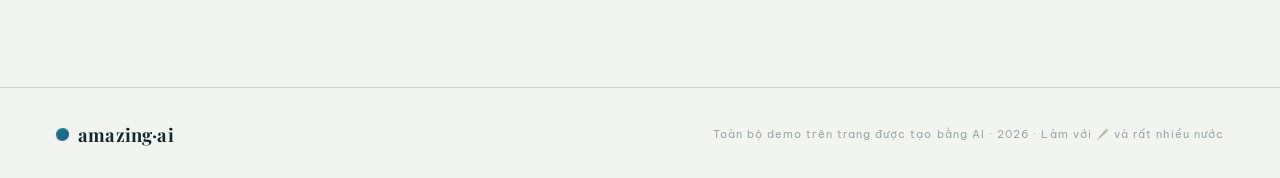
==== commit c854d979: "Update demo descriptions and add new demo for N-body simulation" ====
--- a/index.html
+++ b/index.html
@@ -318,8 +318,8 @@
   <div class="wrap">
     <div class="sec-head reveal">
       <p class="eyebrow">Demo sống · tương tác được</p>
-      <h2>Hai thí nghiệm, <em>một cuộc trò chuyện</em></h2>
-      <p>Cả hai trang dưới đây được AI viết toàn bộ — từ shader vật lý đến thiết kế — chỉ qua vài lượt chat.
+      <h2>Ba thí nghiệm, <em>một cuộc trò chuyện</em></h2>
+      <p>Cả ba trang dưới đây được AI viết toàn bộ — từ shader vật lý đến thiết kế — chỉ qua vài lượt chat.
       Chúng đang chạy thật ngay trong khung bên dưới: cứ đưa chuột vào mà nghịch.</p>
     </div>
 
@@ -344,7 +344,7 @@
           </div>
           <iframe src="thuy-mac.html" title="Demo Thủy Mặc — vẽ mực nước tương tác" loading="lazy"></iframe>
         </div>
-        <p class="frame-note">💡 Demo nhúng trực tiếp — vẽ ngay trong khung được. Nếu khung trống, hãy đặt cả 3 file HTML trong cùng một thư mục.</p>
+        <p class="frame-note">💡 Demo nhúng trực tiếp — vẽ ngay trong khung được. Nếu khung trống, hãy đặt cả 4 file HTML trong cùng một thư mục.</p>
       </div>
     </div>
   </div>
@@ -358,9 +358,9 @@
         <p class="demo-num">Thí nghiệm № 02</p>
         <h3 style="font-family:'Playfair Display',serif">Đại Chiến Rạn San Hô — game thả cá 1 phút</h3>
         <p>Cùng dòng nước Navier–Stokes đó, nhưng giờ là một <b>game hoàn chỉnh</b>:
-        7 loài sinh vật biển vẽ theo phong cách anime cel-shading 2.5D — cá hề, ba loài cá đuôi gai,
+        50 loài sinh vật biển từ danh sách thật của shop Nemo's Island, vẽ theo phong cách anime cel-shading 2.5D — cá hề, các loài cá đuôi gai,
         tôm lửa đỏ, tôm tít và cá mao tiên.</p>
-        <p>Bạn có <b>100 sò và 60 giây</b> để thả cá. Hết giờ, 40 giây săn mồi bắt đầu:
+        <p>Bạn có <b>300 vỏ sò và 60 giây</b> để thả cá. Hết giờ, 40 giây săn mồi bắt đầu:
         cá lớn nuốt cá bé, tôm tít tung cú đấm dưới đáy. Sống sót ăn điểm —
         nhưng nuôi sát thủ rồi thả mồi cho nó có khi còn lời hơn.</p>
         <div class="chips">
@@ -382,6 +382,37 @@
   </div>
 </section>
 
+<!-- ================= DEMO 3: STAR SYSTEMS ================= -->
+<section id="demo-3">
+  <div class="wrap">
+    <div class="demo reveal">
+      <div class="demo-info">
+        <p class="demo-num">Thí nghiệm № 03</p>
+        <h3>Hệ Sao — vũ trụ trong lòng bàn tay</h3>
+        <p>Một bộ mô phỏng <b>hấp dẫn N thiên thể</b> chạy thời gian thực: mọi hành tinh hút lẫn nhau
+        theo định luật vạn vật hấp dẫn của Newton. Có 5 hệ sao dựng sẵn — hệ Mặt Trời với vành đai tiểu hành tinh
+        và sao chổi, <b>sao đôi</b>, bài toán <b>tam thể quỹ đạo số 8</b> nổi tiếng, hệ TRAPPIST-1 và một hệ hỗn loạn.</p>
+        <p><b>Kéo &amp; thả ở khoảng trống để phóng hành tinh mới</b> — đường quỹ đạo dự đoán hiện ra ngay khi bạn ngắm.
+        Hai thiên thể va nhau sẽ nhập làm một. Lăn chuột để thu phóng, chỉnh tốc độ thời gian tùy ý.</p>
+        <div class="chips">
+          <span>N-body</span><span>Định luật Newton</span><span>Tam thể số 8</span><span>Canvas 2D</span>
+        </div>
+        <a class="open-link" href="he-sao.html" target="_blank" rel="noopener">Mở toàn màn hình ↗</a>
+      </div>
+      <div>
+        <div class="browser">
+          <div class="browser-bar">
+            <div class="b-dots"><i></i><i></i><i></i></div>
+            <div class="b-url">he-sao.html — mô phỏng hệ sao · N thiên thể</div>
+          </div>
+          <iframe src="he-sao.html" title="Demo mô phỏng hệ sao N thiên thể" loading="lazy"></iframe>
+        </div>
+        <p class="frame-note">🪐 Thử chuyển sang "Tam thể · số 8" — ba ngôi sao đuổi nhau trên một quỹ đạo hình số 8 vô tận.</p>
+      </div>
+    </div>
+  </div>
+</section>
+
 <!-- ================= IDEAS ================= -->
 <section id="y-tuong">
   <div class="wrap">
@@ -446,7 +477,7 @@
       <h2>Bạn vừa nghĩ ra một ý tưởng?</h2>
       <p>Đừng để nó nằm trong đầu. Mở một cuộc trò chuyện với AI, mô tả nó thật cụ thể,
       và chia sẻ kết quả với mọi người — kể cả phiên bản đầu tiên còn vụng về.
-      Hai demo trên trang này cũng bắt đầu từ một câu: <em>"thử làm gì đó wow xem".</em></p>
+      Các demo trên trang này cũng bắt đầu từ một câu: <em>"thử làm gì đó wow xem".</em></p>
       <a class="btn primary" href="#demo-1">Xem lại demo để lấy cảm hứng</a>
     </div>
   </div>
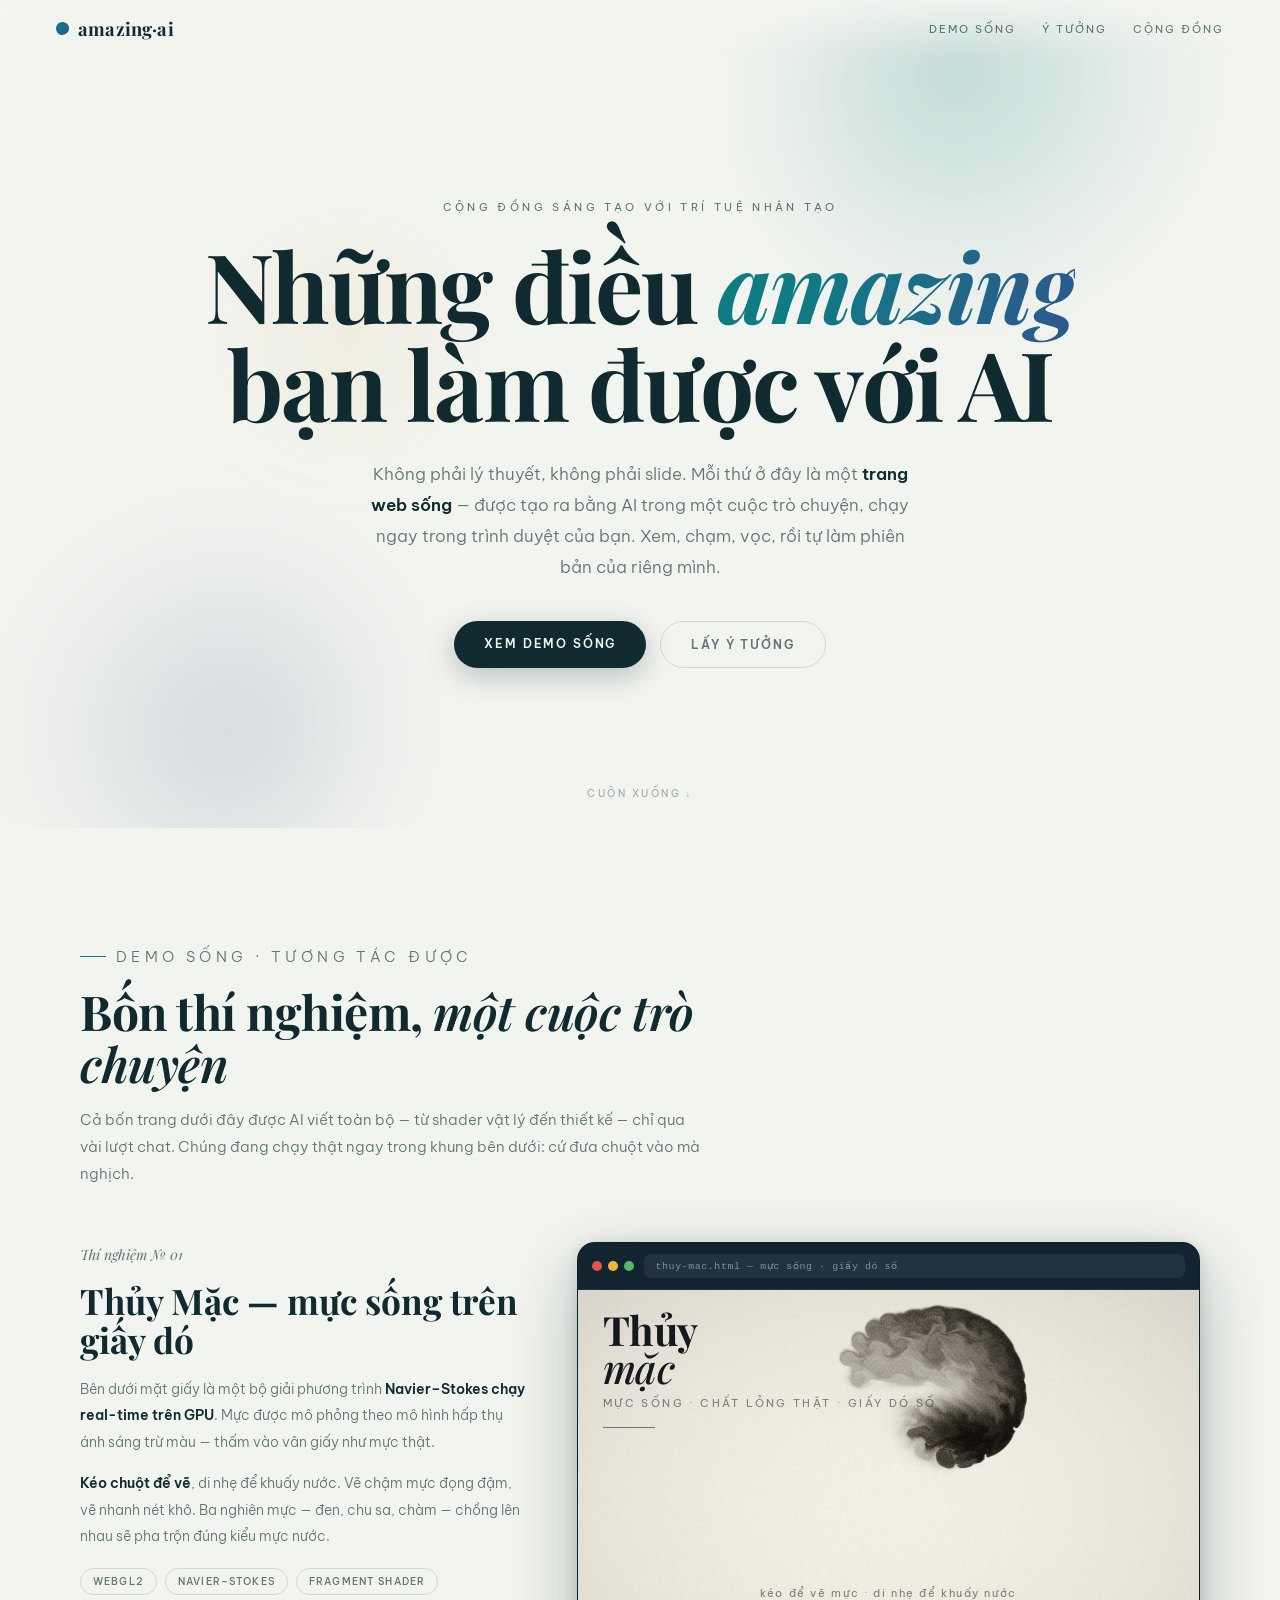
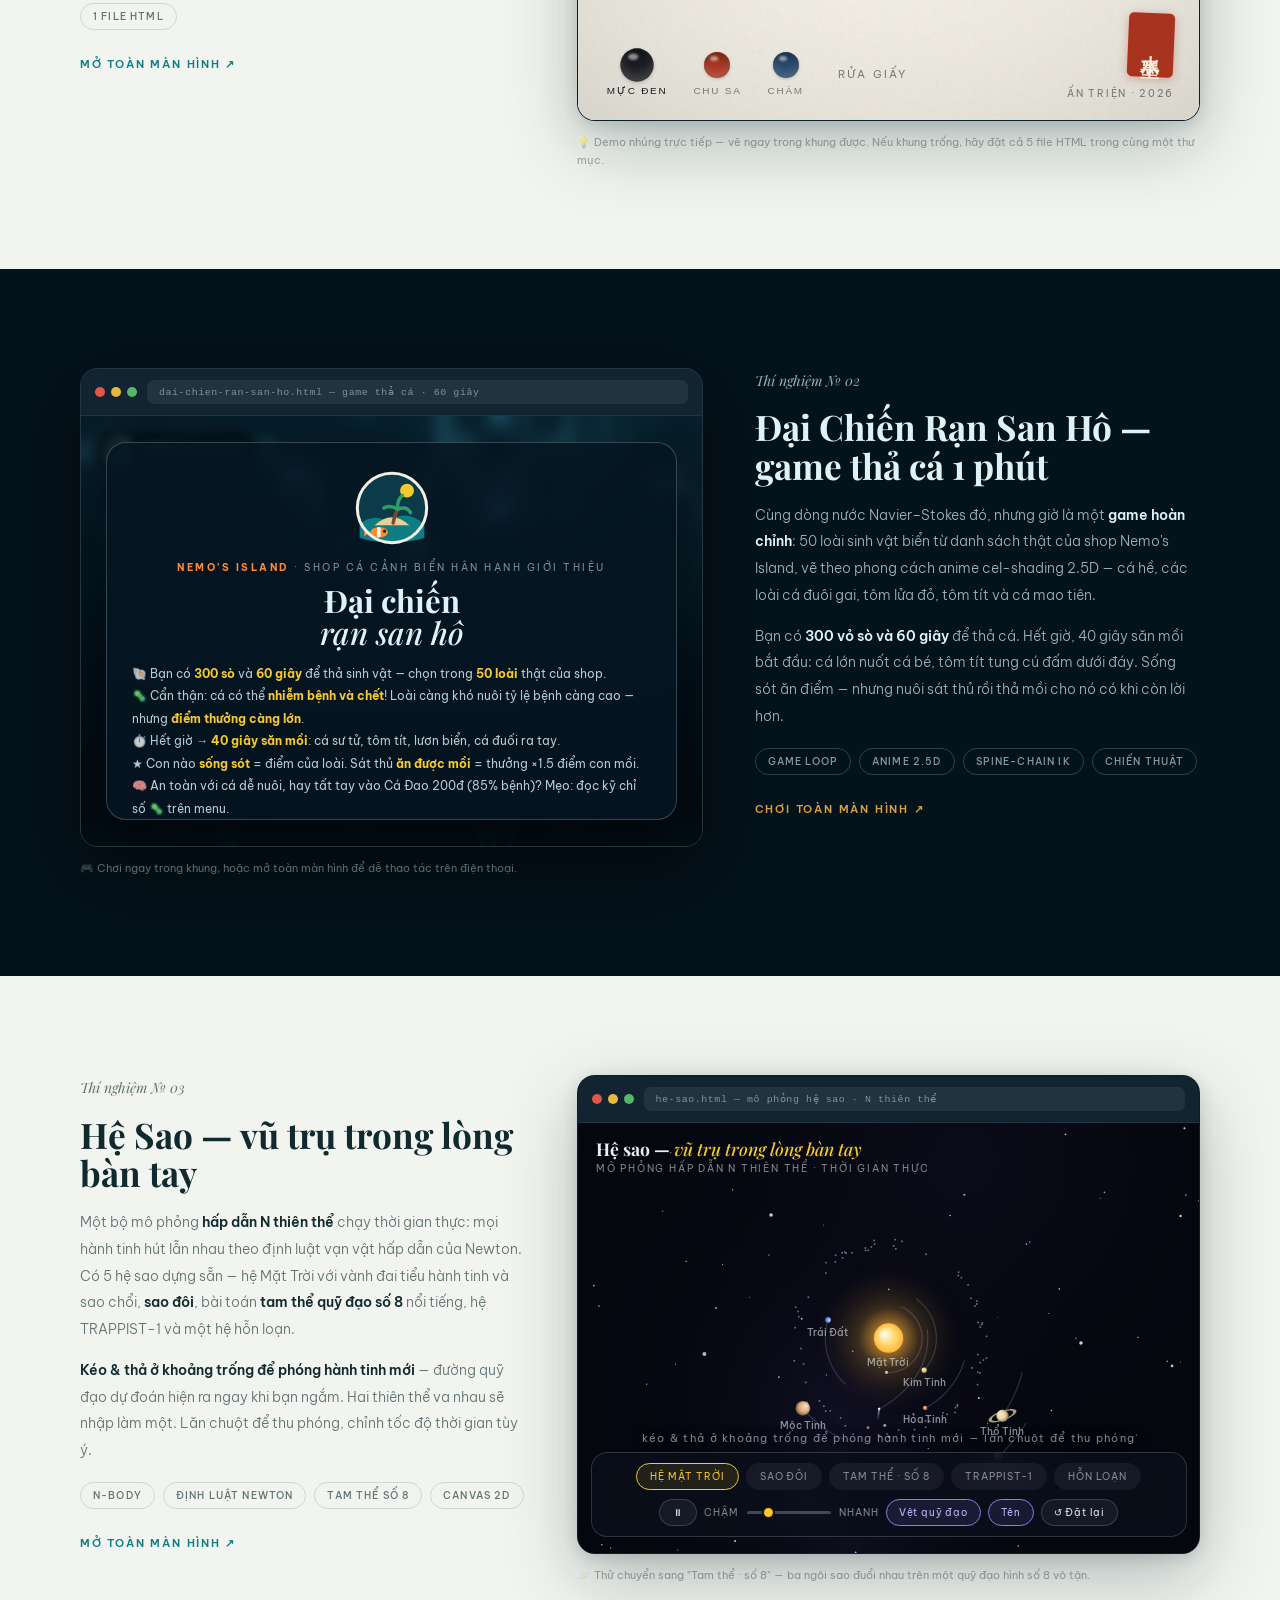
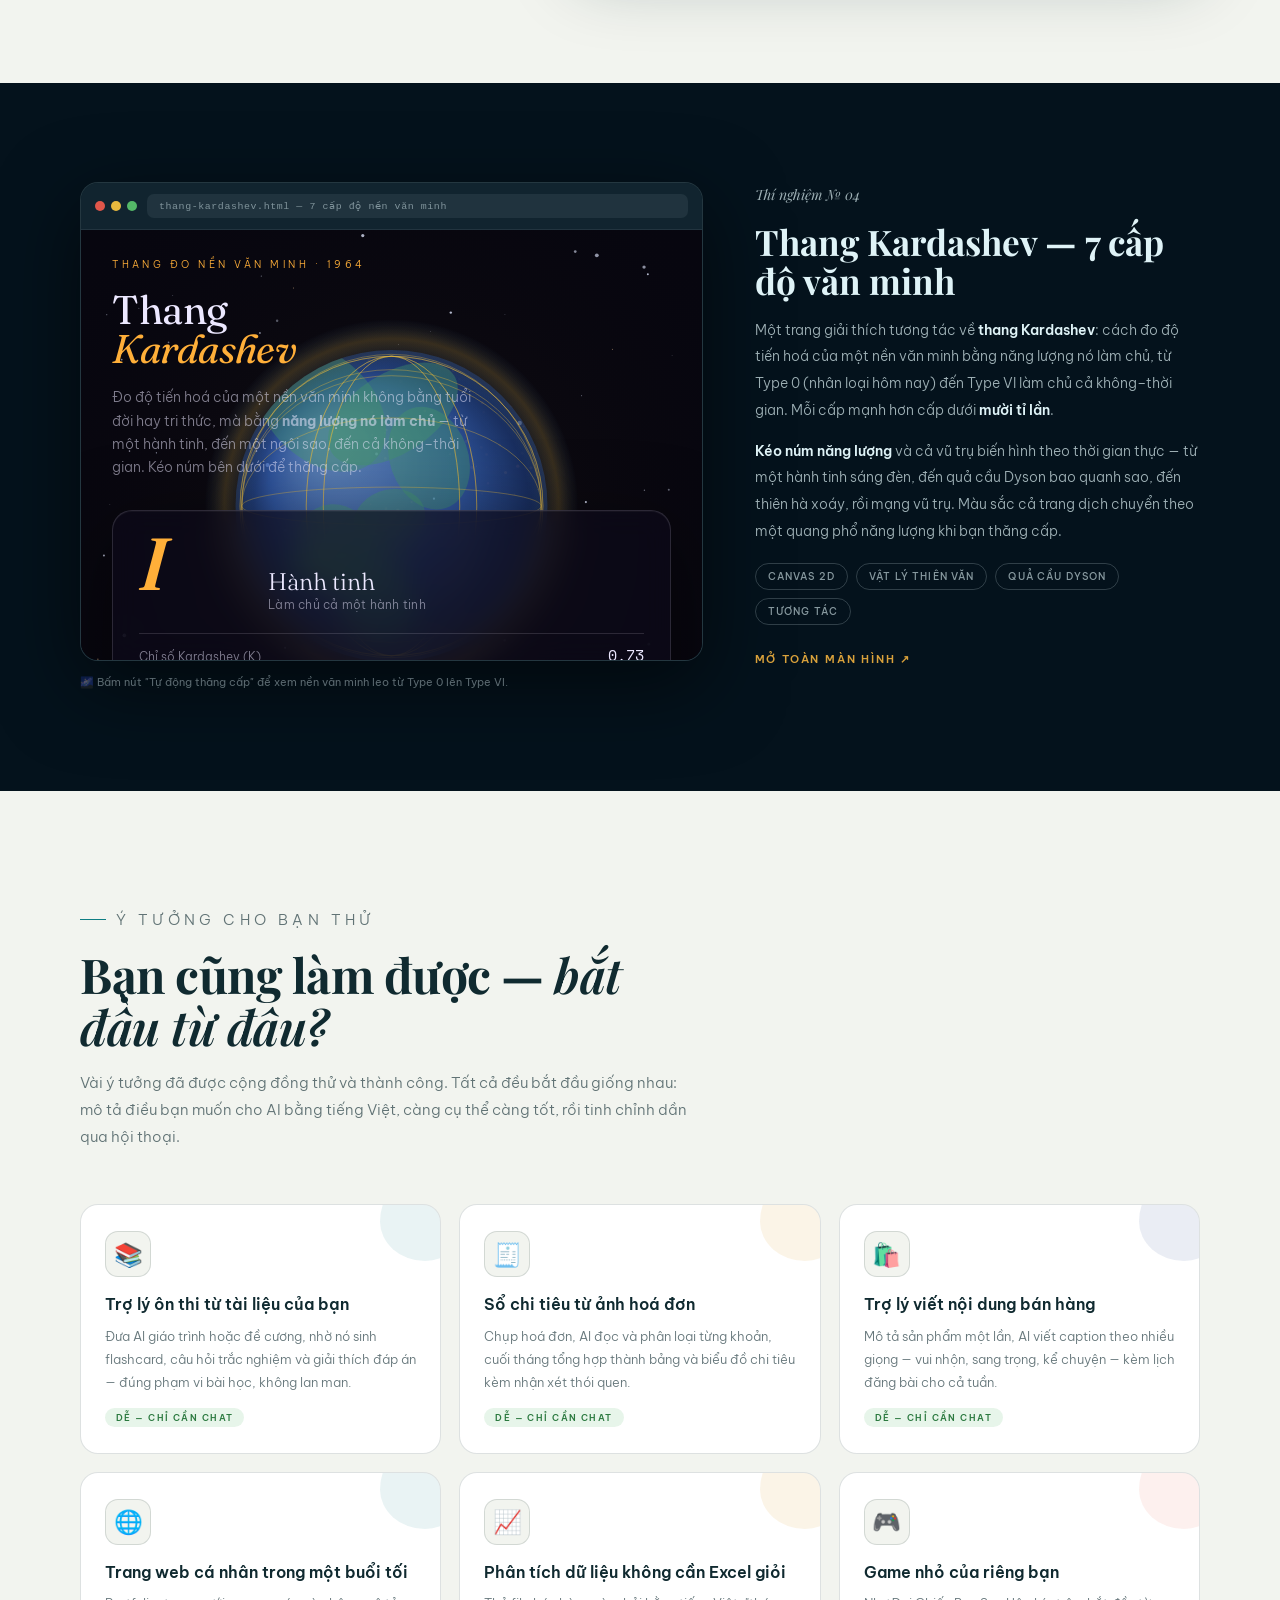
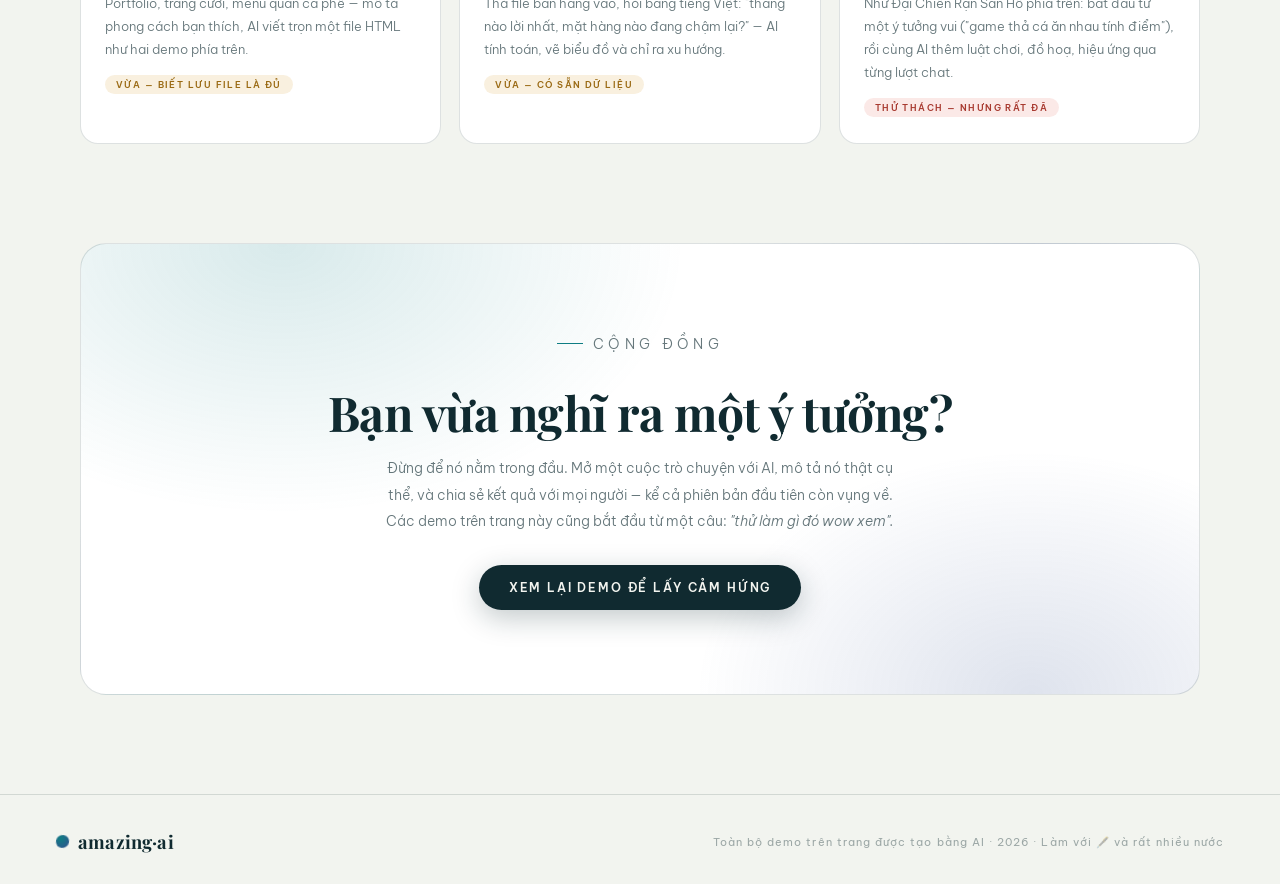
==== commit 5ff75f1d: "Add kardashev scale" ====
--- a/index.html
+++ b/index.html
@@ -318,8 +318,8 @@
   <div class="wrap">
     <div class="sec-head reveal">
       <p class="eyebrow">Demo sống · tương tác được</p>
-      <h2>Ba thí nghiệm, <em>một cuộc trò chuyện</em></h2>
-      <p>Cả ba trang dưới đây được AI viết toàn bộ — từ shader vật lý đến thiết kế — chỉ qua vài lượt chat.
+      <h2>Bốn thí nghiệm, <em>một cuộc trò chuyện</em></h2>
+      <p>Cả bốn trang dưới đây được AI viết toàn bộ — từ shader vật lý đến thiết kế — chỉ qua vài lượt chat.
       Chúng đang chạy thật ngay trong khung bên dưới: cứ đưa chuột vào mà nghịch.</p>
     </div>
 
@@ -344,7 +344,7 @@
           </div>
           <iframe src="thuy-mac.html" title="Demo Thủy Mặc — vẽ mực nước tương tác" loading="lazy"></iframe>
         </div>
-        <p class="frame-note">💡 Demo nhúng trực tiếp — vẽ ngay trong khung được. Nếu khung trống, hãy đặt cả 4 file HTML trong cùng một thư mục.</p>
+        <p class="frame-note">💡 Demo nhúng trực tiếp — vẽ ngay trong khung được. Nếu khung trống, hãy đặt cả 5 file HTML trong cùng một thư mục.</p>
       </div>
     </div>
   </div>
@@ -408,6 +408,38 @@
           <iframe src="he-sao.html" title="Demo mô phỏng hệ sao N thiên thể" loading="lazy"></iframe>
         </div>
         <p class="frame-note">🪐 Thử chuyển sang "Tam thể · số 8" — ba ngôi sao đuổi nhau trên một quỹ đạo hình số 8 vô tận.</p>
+      </div>
+    </div>
+  </div>
+</section>
+
+<!-- ================= DEMO 4: KARDASHEV ================= -->
+<section class="dark-band" id="demo-4">
+  <div class="wrap">
+    <div class="demo flip reveal">
+      <div class="demo-info">
+        <p class="demo-num">Thí nghiệm № 04</p>
+        <h3 style="font-family:'Playfair Display',serif">Thang Kardashev — 7 cấp độ văn minh</h3>
+        <p>Một trang giải thích tương tác về <b>thang Kardashev</b>: cách đo độ tiến hoá của một nền văn minh
+        bằng năng lượng nó làm chủ, từ Type 0 (nhân loại hôm nay) đến Type VI làm chủ cả không–thời gian.
+        Mỗi cấp mạnh hơn cấp dưới <b>mười tỉ lần</b>.</p>
+        <p><b>Kéo núm năng lượng</b> và cả vũ trụ biến hình theo thời gian thực — từ một hành tinh sáng đèn,
+        đến quả cầu Dyson bao quanh sao, đến thiên hà xoáy, rồi mạng vũ trụ. Màu sắc cả trang dịch chuyển
+        theo một quang phổ năng lượng khi bạn thăng cấp.</p>
+        <div class="chips">
+          <span>Canvas 2D</span><span>Vật lý thiên văn</span><span>Quả cầu Dyson</span><span>Tương tác</span>
+        </div>
+        <a class="open-link" href="thang-kardashev.html" target="_blank" rel="noopener">Mở toàn màn hình ↗</a>
+      </div>
+      <div>
+        <div class="browser">
+          <div class="browser-bar">
+            <div class="b-dots"><i></i><i></i><i></i></div>
+            <div class="b-url">thang-kardashev.html — 7 cấp độ nền văn minh</div>
+          </div>
+          <iframe src="thang-kardashev.html" title="Demo thang Kardashev tương tác" loading="lazy"></iframe>
+        </div>
+        <p class="frame-note">🌌 Bấm nút "Tự động thăng cấp" để xem nền văn minh leo từ Type 0 lên Type VI.</p>
       </div>
     </div>
   </div>
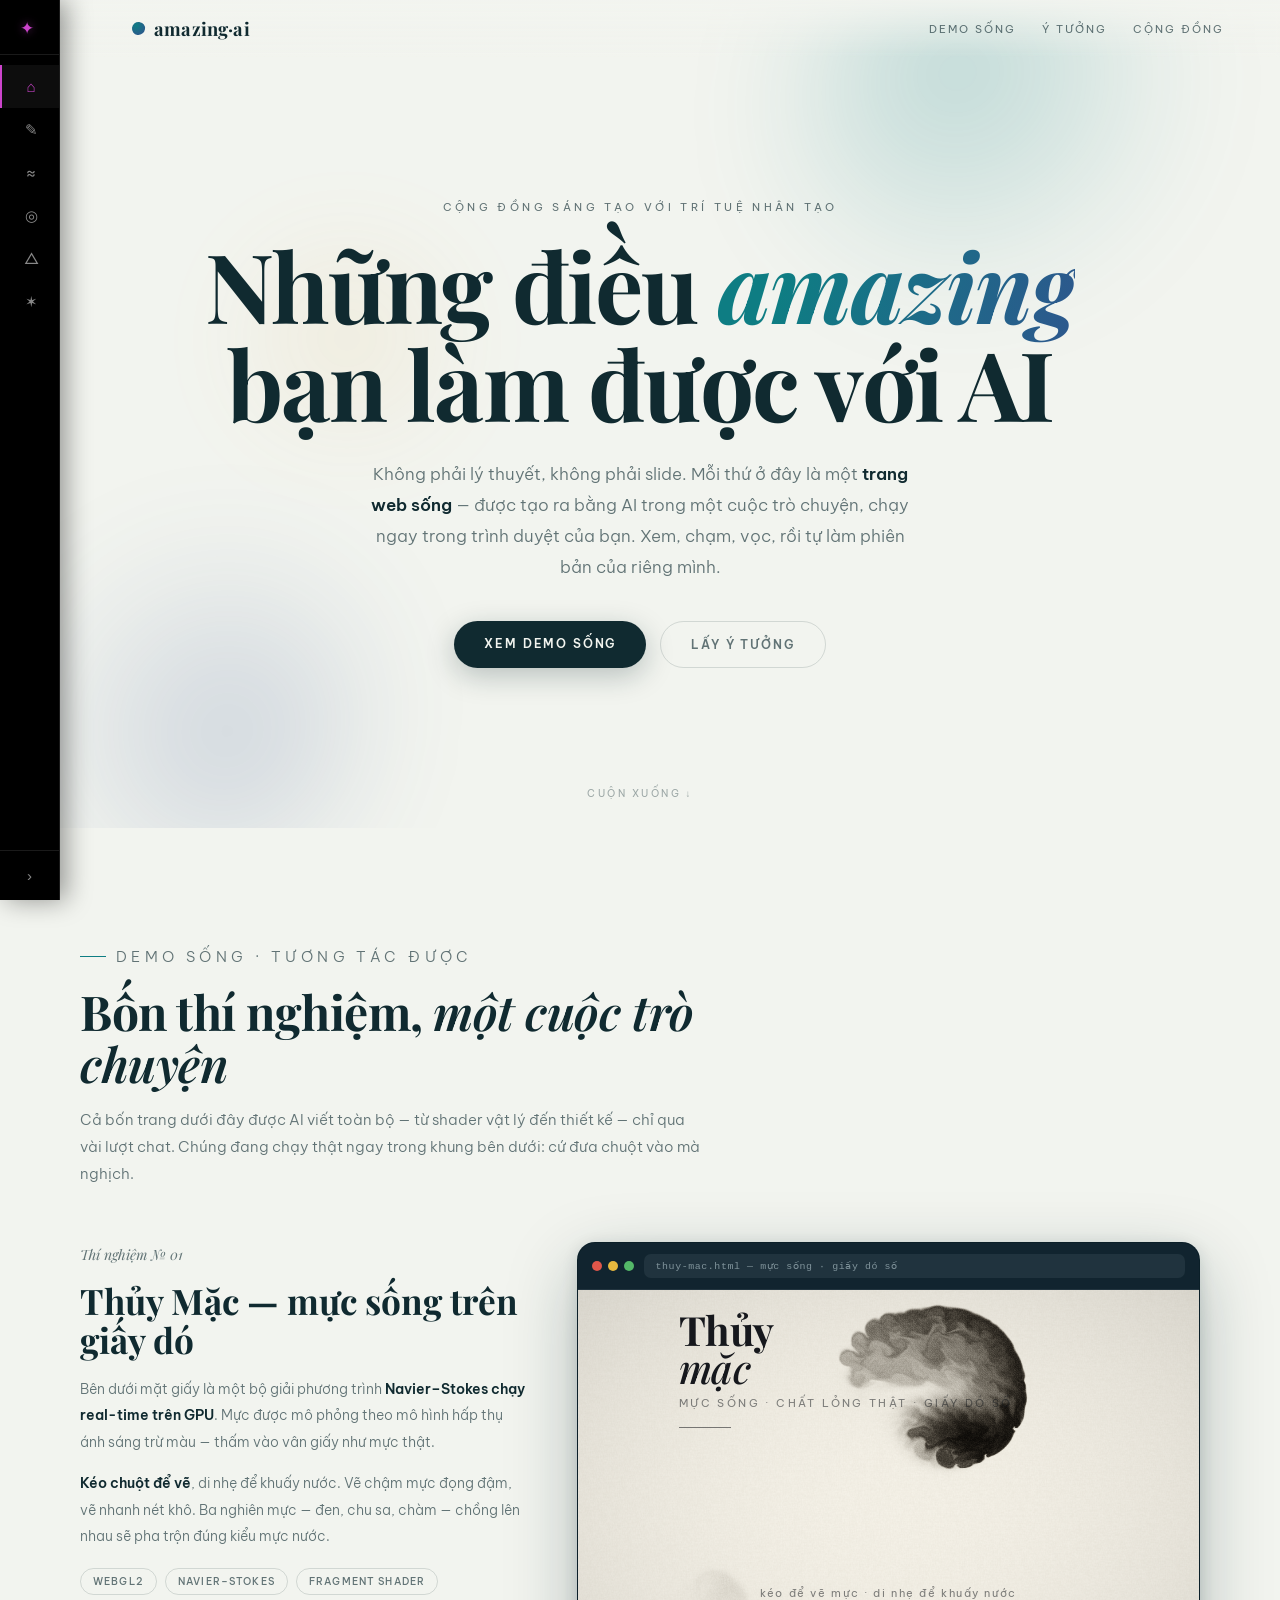
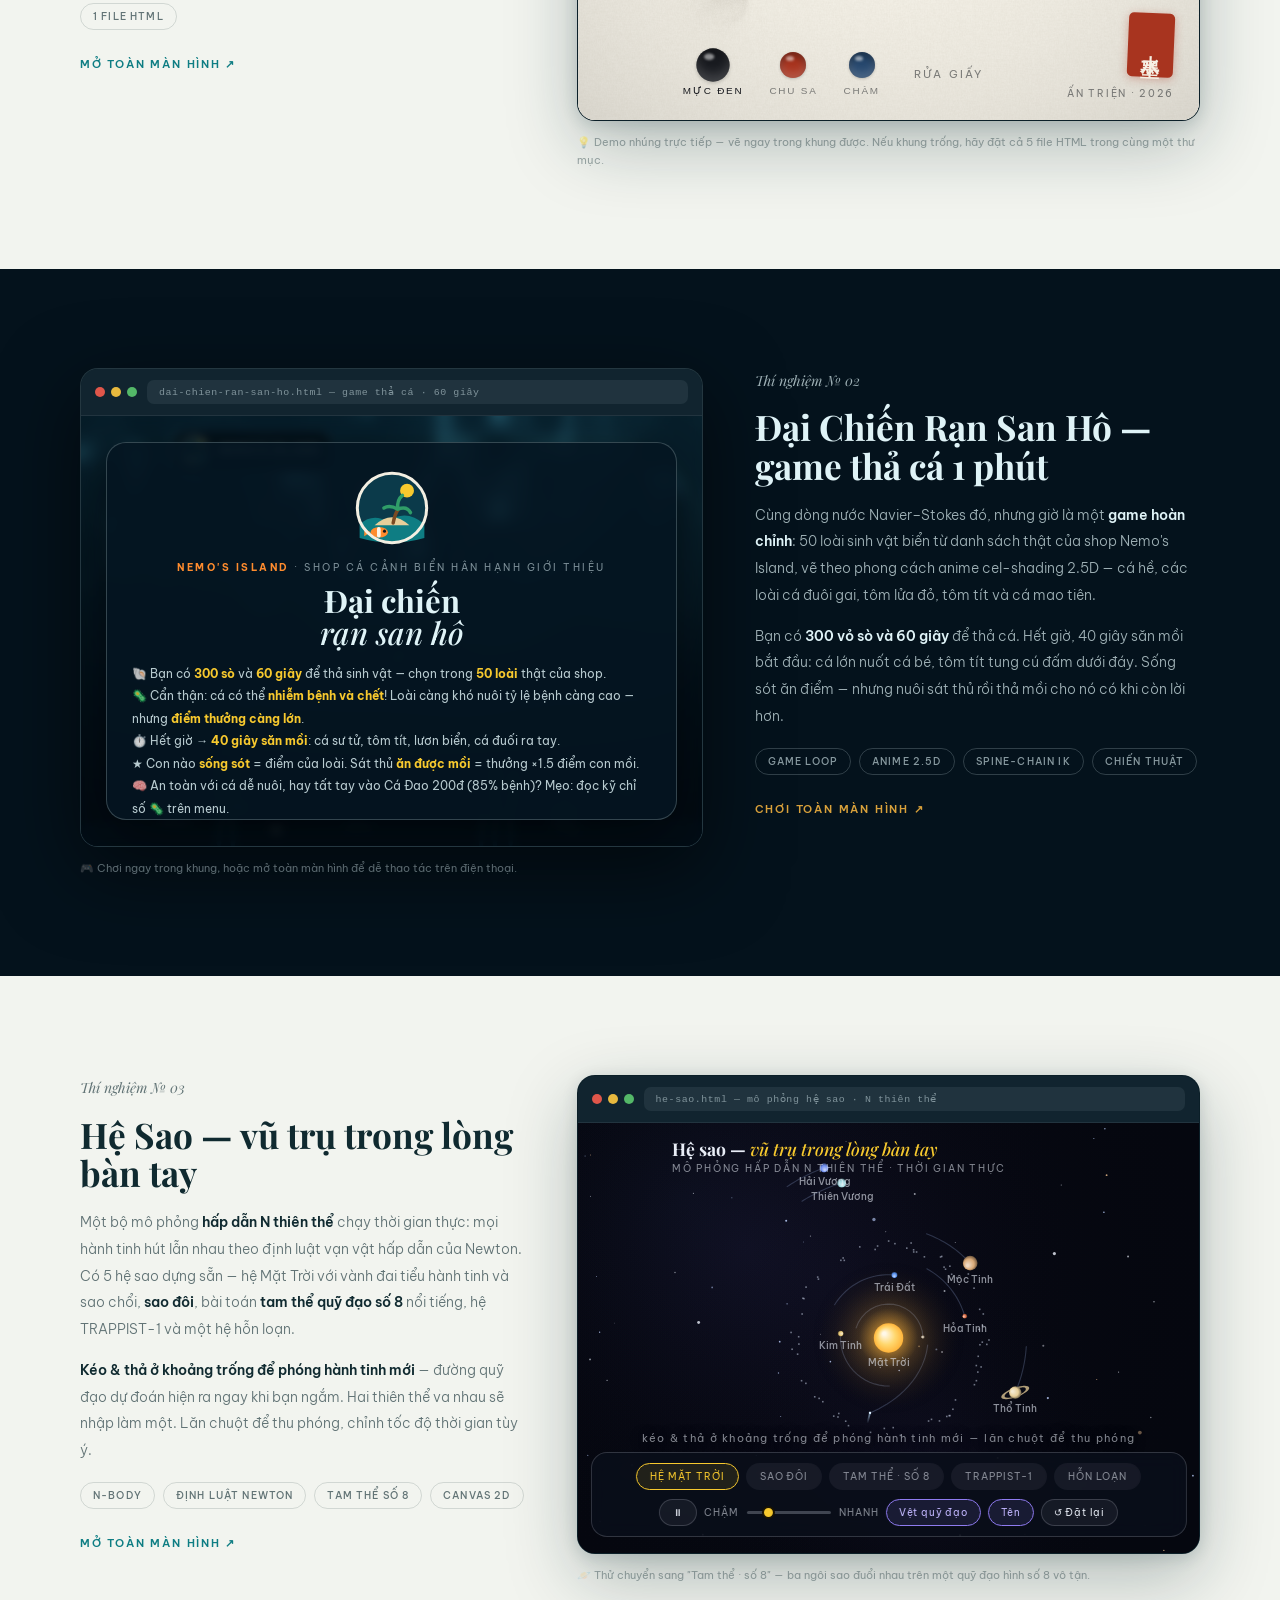
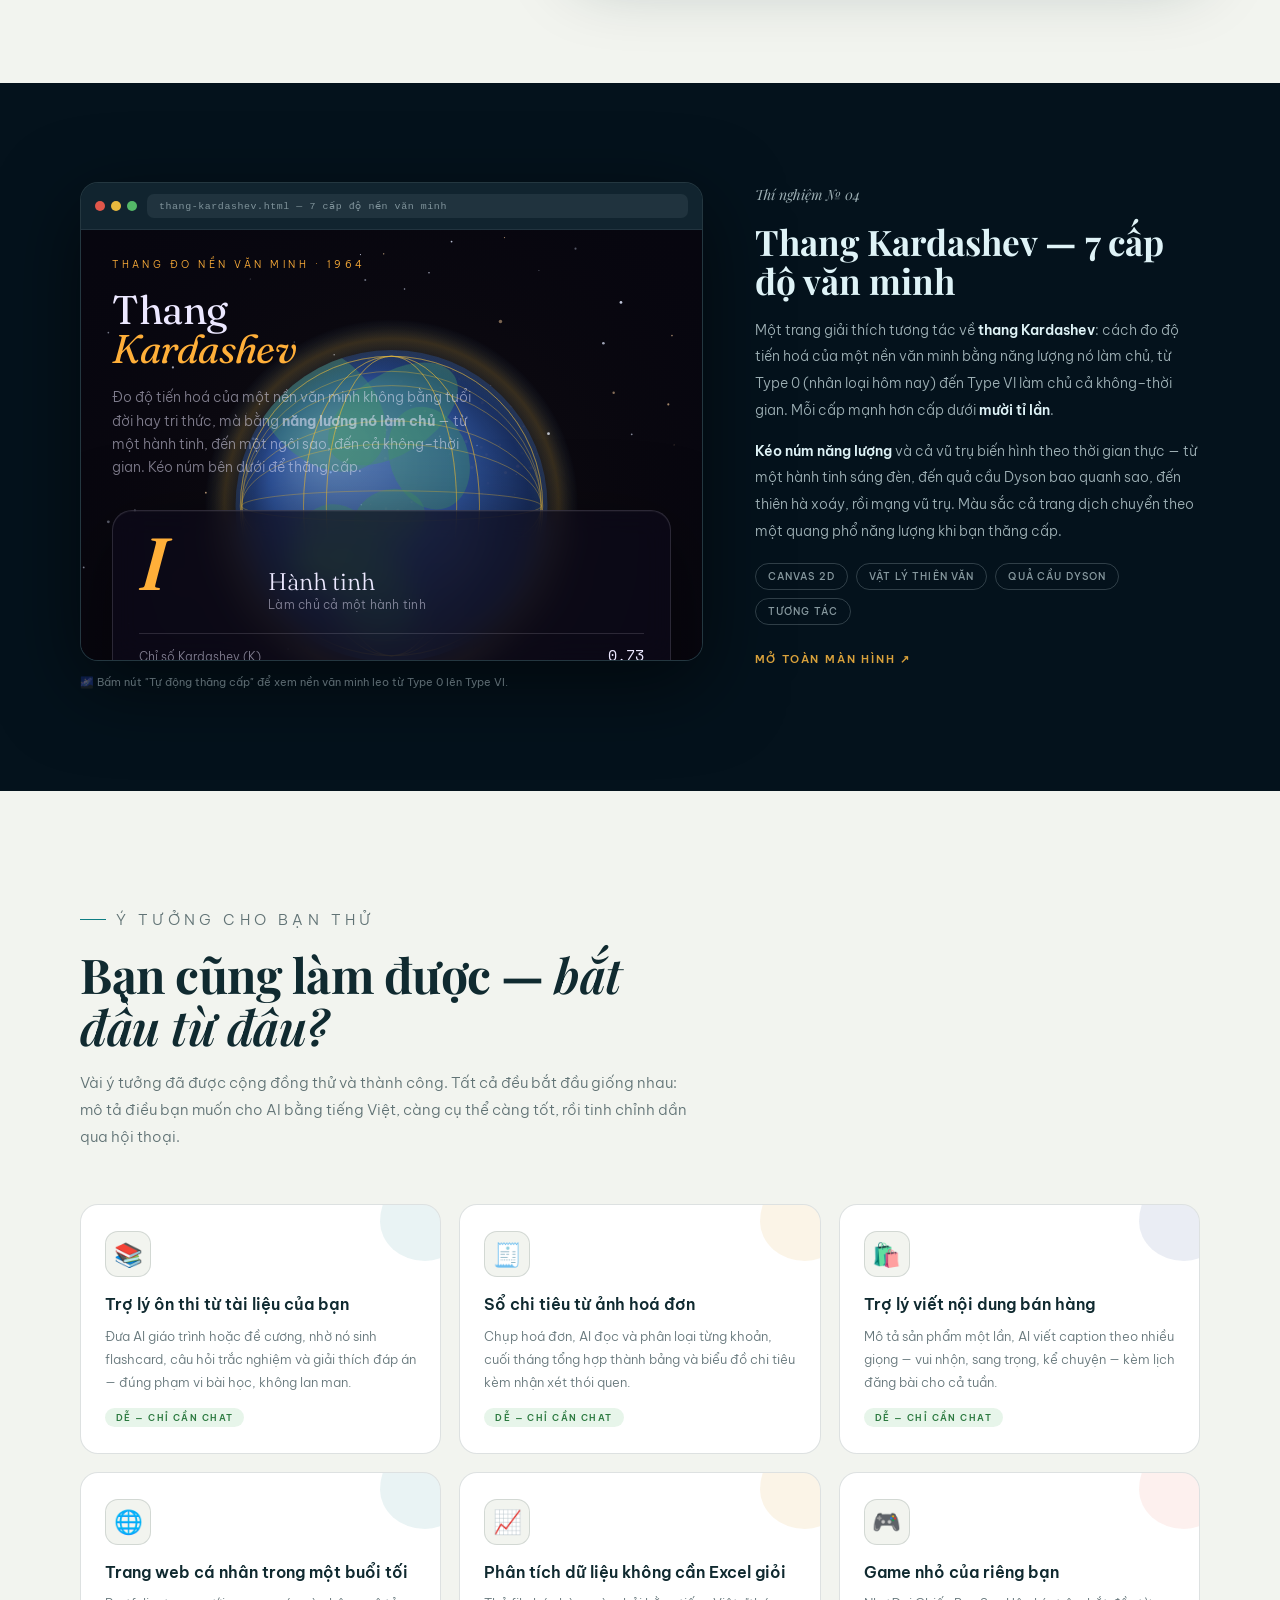
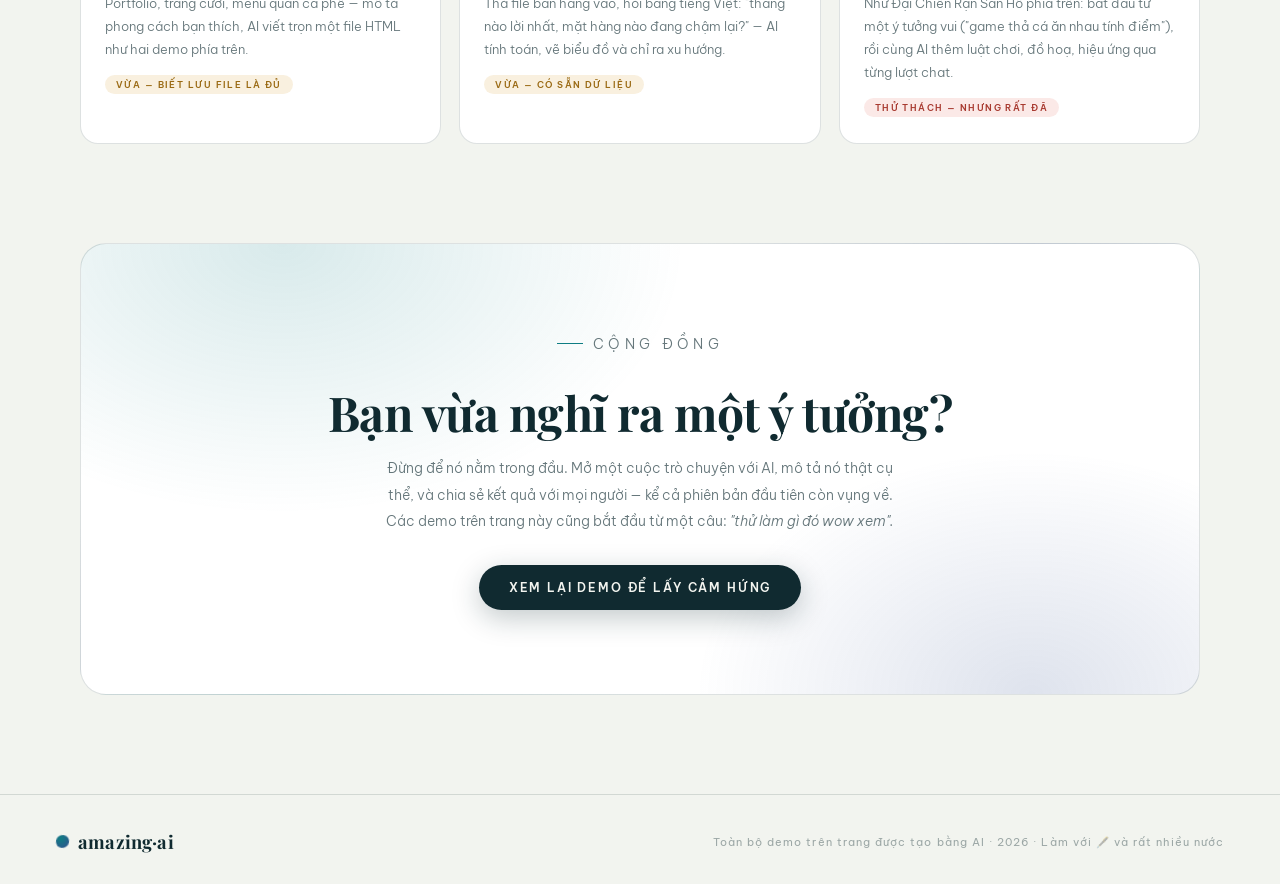
==== commit 2ac50103: "Add collapsible Asterism-branded sidebar nav across pages Replaces the floating toggle button with a" ====
--- a/index.html
+++ b/index.html
@@ -7,6 +7,7 @@
 <link rel="preconnect" href="https://fonts.googleapis.com">
 <link rel="preconnect" href="https://fonts.gstatic.com" crossorigin>
 <link href="https://fonts.googleapis.com/css2?family=Playfair+Display:ital,wght@0,500;0,600;0,700;1,500;1,600&family=Be+Vietnam+Pro:wght@300;400;500;600;700&display=swap" rel="stylesheet">
+<link href="https://fonts.googleapis.com/css2?family=Cormorant+Garamond:ital,wght@0,400;0,500;0,600;1,400&family=Inter:wght@300;400;500&display=swap" rel="stylesheet">
 <style>
   :root{
     --paper:#f2f4ef;
@@ -36,7 +37,7 @@
   nav{
     position:fixed;top:0;left:0;right:0;z-index:50;
     display:flex;align-items:center;justify-content:space-between;
-    padding:16px clamp(20px,5vw,56px);
+    padding:16px clamp(20px,5vw,56px) 16px calc(76px + clamp(20px,5vw,56px));
     background:linear-gradient(to bottom, rgba(242,244,239,.92), rgba(242,244,239,0));
     backdrop-filter:blur(2px);
   }
@@ -280,6 +281,99 @@
 </style>
 </head>
 <body>
+
+<!-- ================= ASTERISM SITE NAV ================= -->
+<div class="ast-rail" id="astRail">
+  <a class="ast-rail-logo" href="index.html" aria-label="Amazing AI">
+    <span class="ast-rail-star">✦</span>
+    <span class="ast-rail-word">amazing<i>·</i>ai</span>
+  </a>
+  <div class="ast-rail-links" id="astRailLinks">
+    <a href="index.html" data-page="index.html" title="Trang chủ"><span class="ast-ico">⌂</span><span class="ast-txt">Trang chủ</span></a>
+    <a href="thuy-mac.html" data-page="thuy-mac.html" title="Thủy Mặc"><span class="ast-ico">✎</span><span class="ast-txt">Thủy Mặc</span></a>
+    <a href="dai-chien-ran-san-ho.html" data-page="dai-chien-ran-san-ho.html" title="Đại Chiến Rạn San Hô"><span class="ast-ico">≈</span><span class="ast-txt">Đại Chiến Rạn San Hô</span></a>
+    <a href="he-sao.html" data-page="he-sao.html" title="Hệ Sao"><span class="ast-ico">◎</span><span class="ast-txt">Hệ Sao</span></a>
+    <a href="thang-kardashev.html" data-page="thang-kardashev.html" title="Thang Kardashev"><span class="ast-ico">△</span><span class="ast-txt">Thang Kardashev</span></a>
+    <a href="asterism-summer-triangle.html" data-page="asterism-summer-triangle.html" title="Tam Giác Mùa Hè"><span class="ast-ico">✶</span><span class="ast-txt">Tam Giác Mùa Hè</span></a>
+  </div>
+  <button class="ast-rail-toggle" id="astRailToggle" aria-expanded="false" aria-label="Mở rộng menu">
+    <span class="ast-rail-chevron">›</span>
+  </button>
+</div>
+<style>
+  .ast-rail{
+    position:fixed;left:0;top:0;bottom:0;z-index:9999;width:60px;
+    display:flex;flex-direction:column;
+    background:#000;border-right:1px solid #1A1A1A;
+    box-shadow:6px 0 26px rgba(0,0,0,.4);
+    transition:width .32s cubic-bezier(.2,.8,.2,1);
+    overflow:hidden;font-family:'Inter','Be Vietnam Pro',sans-serif;
+  }
+  .ast-rail.expanded{width:236px}
+  .ast-rail-logo{
+    flex:none;display:flex;align-items:center;gap:11px;
+    padding:18px 0 16px 20px;border-bottom:1px solid #1A1A1A;
+    text-decoration:none;white-space:nowrap;
+  }
+  .ast-rail-star{color:#CC44CC;font-size:17px;flex:none;text-shadow:0 0 10px rgba(204,68,204,.5)}
+  .ast-rail-word{
+    font-family:'Cormorant Garamond',Georgia,serif;font-weight:600;color:#fff;
+    font-size:15px;letter-spacing:.01em;opacity:0;transition:opacity .22s ease;
+  }
+  .ast-rail-word i{color:#CC44CC;font-style:normal}
+  .ast-rail.expanded .ast-rail-word{opacity:1}
+  .ast-rail-links{display:flex;flex-direction:column;flex:1;padding:10px 0;overflow-y:auto}
+  .ast-rail-links a{
+    display:flex;align-items:center;gap:14px;padding:12px 0 12px 20px;
+    text-decoration:none;color:#888;border-left:2px solid transparent;white-space:nowrap;
+    transition:color .2s ease,background .2s ease,border-color .2s ease;
+  }
+  .ast-ico{flex:none;width:18px;font-size:15px;text-align:center;color:inherit}
+  .ast-txt{
+    font-family:'Inter','Be Vietnam Pro',sans-serif;font-size:13px;letter-spacing:.02em;
+    opacity:0;transition:opacity .2s ease;
+  }
+  .ast-rail.expanded .ast-txt{opacity:1}
+  .ast-rail-links a:hover{color:#fff;background:#0D0D0D}
+  .ast-rail-links a.active{color:#fff;border-left-color:#CC44CC;background:#0D0D0D}
+  .ast-rail-links a.active .ast-ico{color:#CC44CC}
+  .ast-rail-toggle{
+    flex:none;appearance:none;background:transparent;border:none;border-top:1px solid #1A1A1A;
+    color:#888;cursor:pointer;padding:16px 0;font-size:15px;
+    display:flex;align-items:center;justify-content:center;
+    transition:color .2s ease;
+  }
+  .ast-rail-toggle:hover{color:#CC44CC}
+  .ast-rail-chevron{display:inline-block;transition:transform .32s cubic-bezier(.2,.8,.2,1)}
+  .ast-rail.expanded .ast-rail-chevron{transform:rotate(180deg)}
+  @media (prefers-reduced-motion:reduce){ .ast-rail,.ast-rail-word,.ast-txt,.ast-rail-chevron{transition:none} }
+</style>
+<script>
+(function(){
+  var inIframe=false;
+  try{ inIframe = window.self !== window.top; }catch(e){ inIframe = true; }
+  if(inIframe){ var r=document.getElementById('astRail'); if(r) r.remove(); return; }
+  var rail=document.getElementById('astRail');
+  var toggle=document.getElementById('astRailToggle');
+  var links=document.getElementById('astRailLinks');
+  var here=location.pathname.split('/').pop()||'index.html';
+  links.querySelectorAll('a').forEach(function(a){
+    if(a.getAttribute('data-page')===here) a.classList.add('active');
+  });
+  var KEY='astRailExpanded';
+  function setExpanded(open){
+    rail.classList.toggle('expanded', open);
+    toggle.setAttribute('aria-expanded', String(open));
+    try{ localStorage.setItem(KEY, open ? '1':'0'); }catch(e){}
+  }
+  var saved=null;
+  try{ saved=localStorage.getItem(KEY); }catch(e){}
+  setExpanded(saved==='1');
+  toggle.addEventListener('click', function(){
+    setExpanded(!rail.classList.contains('expanded'));
+  });
+})();
+</script>
 
 <nav>
   <a class="brand" href="#"><span class="blot"></span>amazing·ai</a>
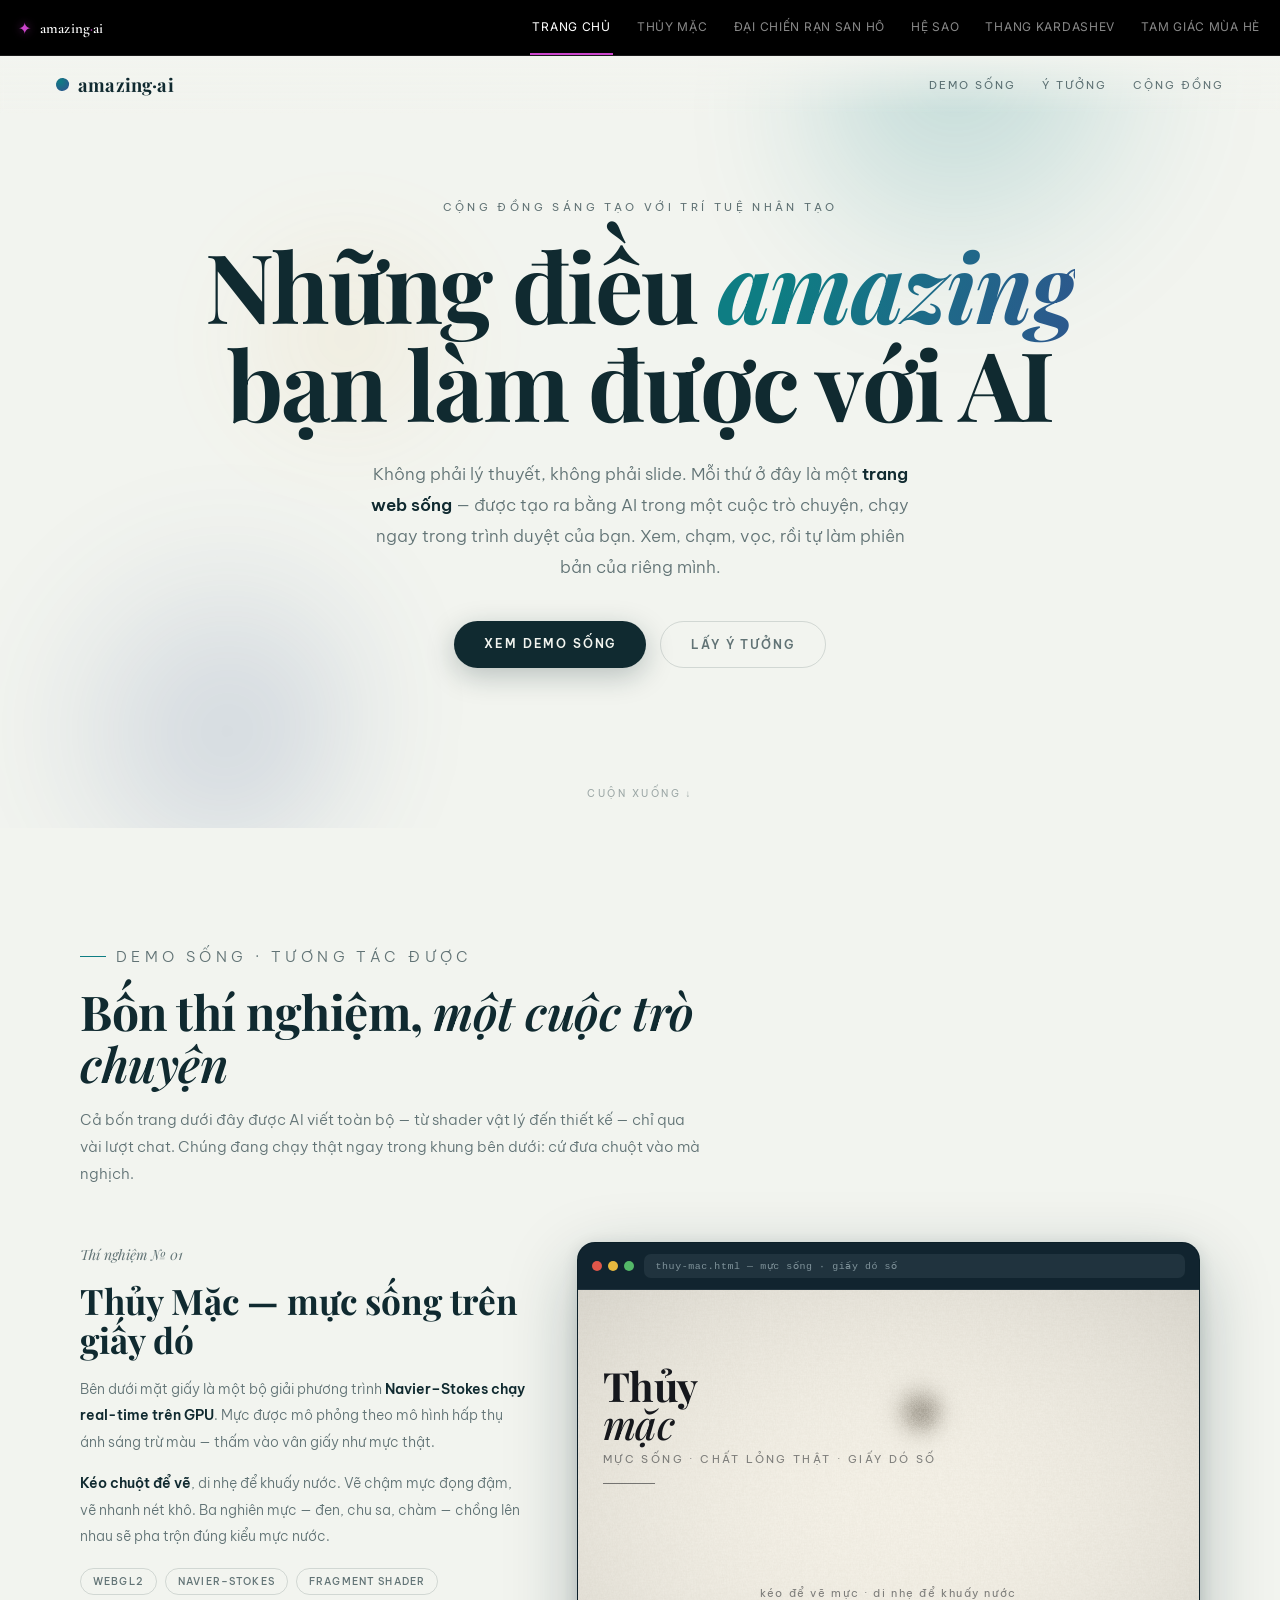
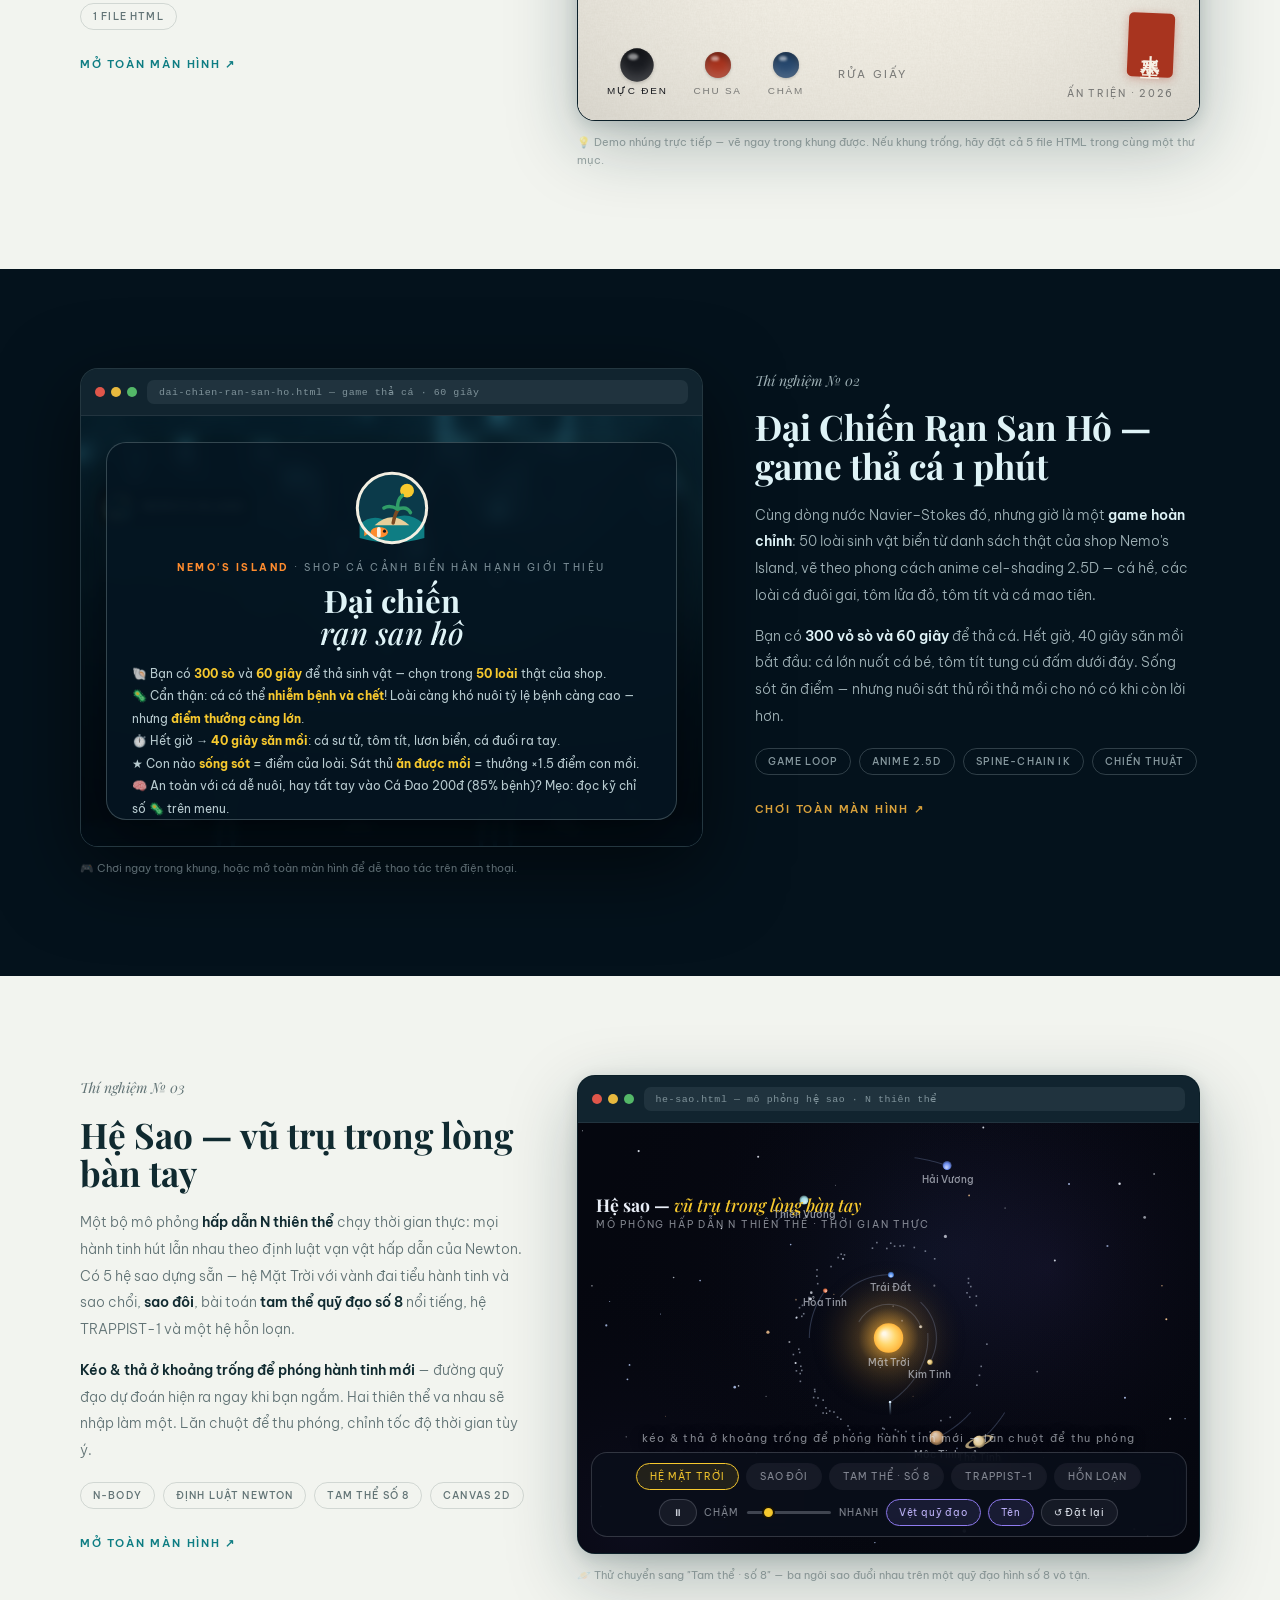
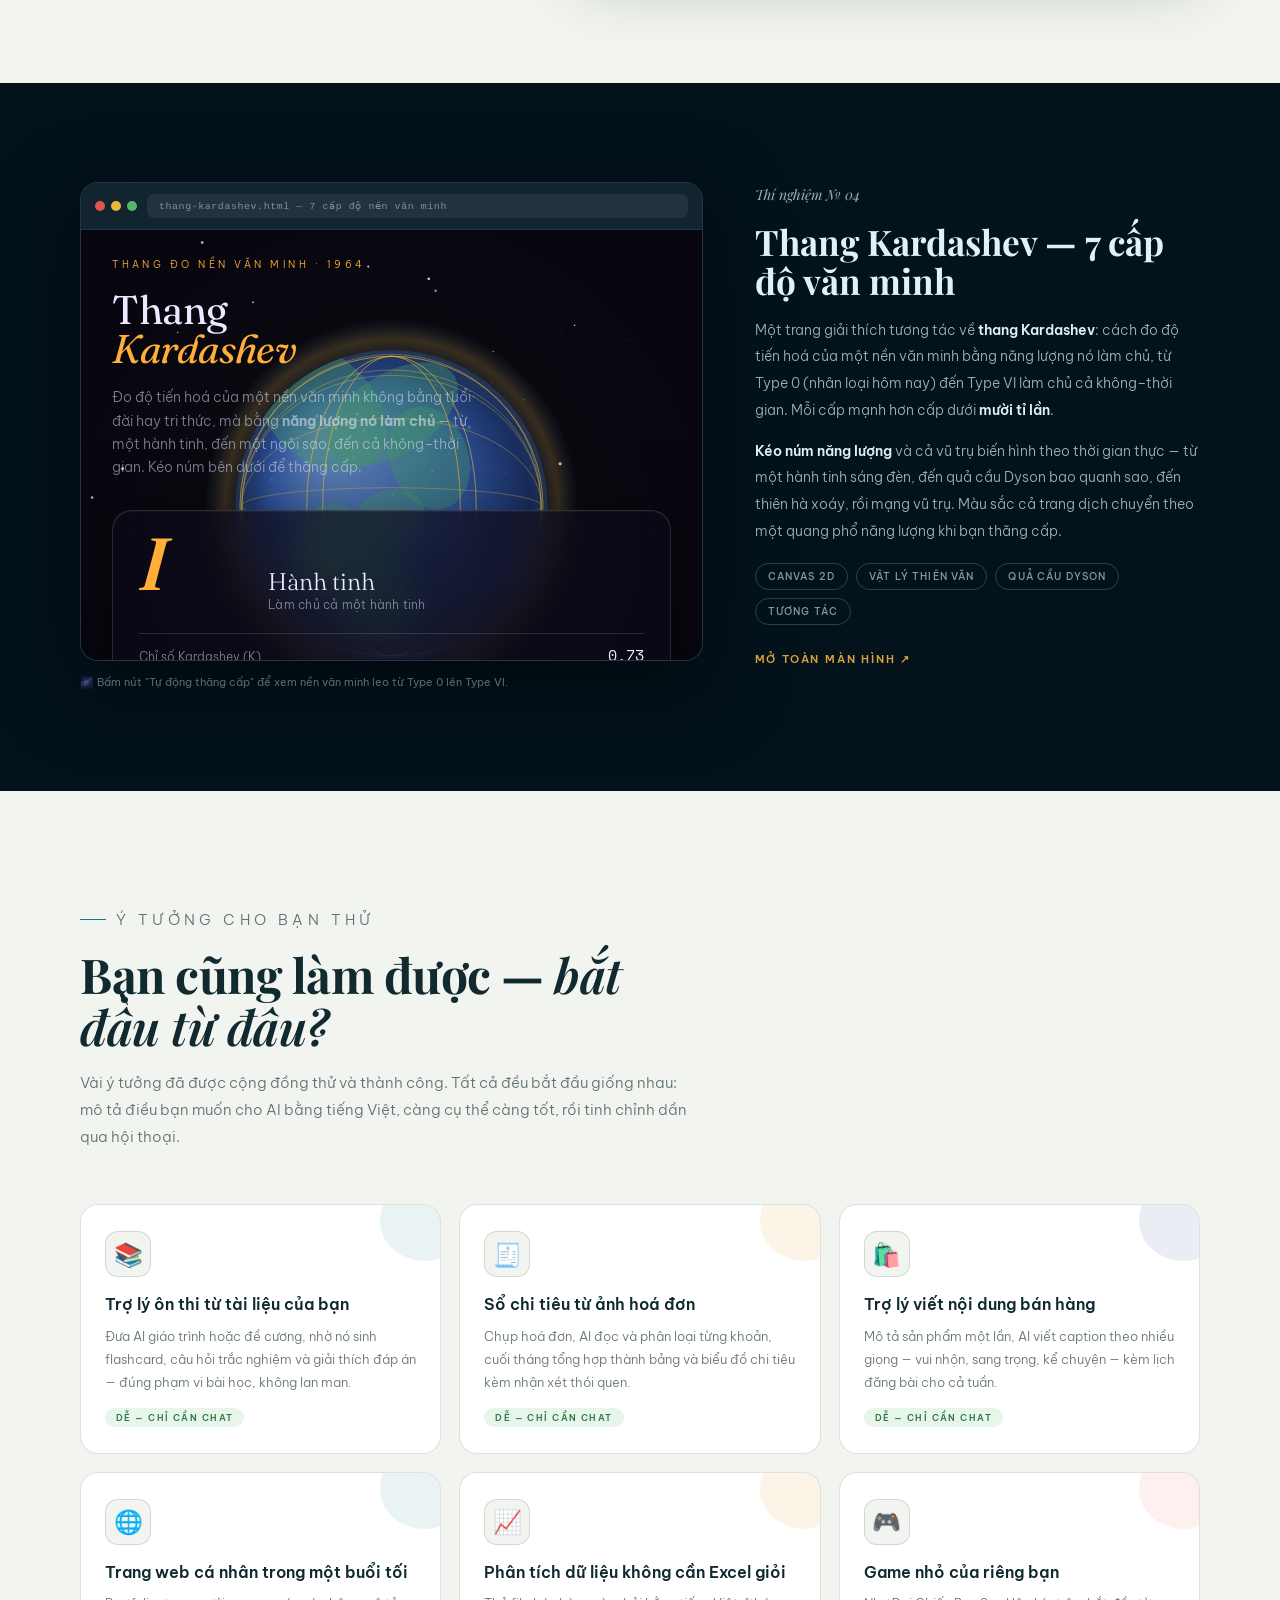
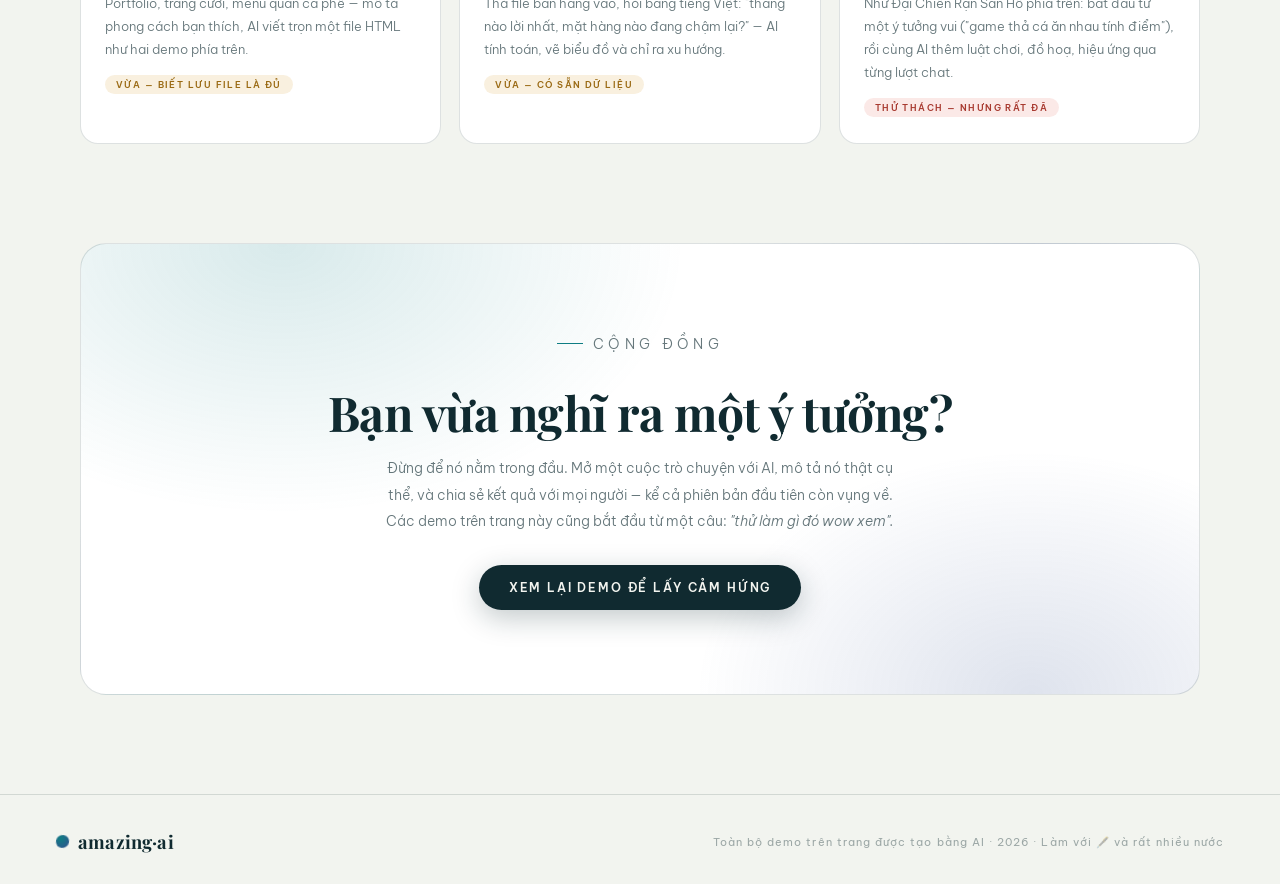
==== commit b50a70e0: "Convert sidebar nav to a top menu bar Replaces the left icon rail with a fixed top bar carrying the " ====
--- a/index.html
+++ b/index.html
@@ -35,9 +35,9 @@
 
   /* ================= NAV ================= */
   nav{
-    position:fixed;top:0;left:0;right:0;z-index:50;
+    position:fixed;top:56px;left:0;right:0;z-index:50;
     display:flex;align-items:center;justify-content:space-between;
-    padding:16px clamp(20px,5vw,56px) 16px calc(76px + clamp(20px,5vw,56px));
+    padding:16px clamp(20px,5vw,56px);
     background:linear-gradient(to bottom, rgba(242,244,239,.92), rgba(242,244,239,0));
     backdrop-filter:blur(2px);
   }
@@ -283,94 +283,84 @@
 <body>
 
 <!-- ================= ASTERISM SITE NAV ================= -->
-<div class="ast-rail" id="astRail">
-  <a class="ast-rail-logo" href="index.html" aria-label="Amazing AI">
-    <span class="ast-rail-star">✦</span>
-    <span class="ast-rail-word">amazing<i>·</i>ai</span>
+<div class="ast-bar" id="astBar">
+  <a class="ast-bar-logo" href="index.html" aria-label="Amazing AI">
+    <span class="ast-bar-star">✦</span>
+    <span class="ast-bar-word">amazing<i>·</i>ai</span>
   </a>
-  <div class="ast-rail-links" id="astRailLinks">
-    <a href="index.html" data-page="index.html" title="Trang chủ"><span class="ast-ico">⌂</span><span class="ast-txt">Trang chủ</span></a>
-    <a href="thuy-mac.html" data-page="thuy-mac.html" title="Thủy Mặc"><span class="ast-ico">✎</span><span class="ast-txt">Thủy Mặc</span></a>
-    <a href="dai-chien-ran-san-ho.html" data-page="dai-chien-ran-san-ho.html" title="Đại Chiến Rạn San Hô"><span class="ast-ico">≈</span><span class="ast-txt">Đại Chiến Rạn San Hô</span></a>
-    <a href="he-sao.html" data-page="he-sao.html" title="Hệ Sao"><span class="ast-ico">◎</span><span class="ast-txt">Hệ Sao</span></a>
-    <a href="thang-kardashev.html" data-page="thang-kardashev.html" title="Thang Kardashev"><span class="ast-ico">△</span><span class="ast-txt">Thang Kardashev</span></a>
-    <a href="asterism-summer-triangle.html" data-page="asterism-summer-triangle.html" title="Tam Giác Mùa Hè"><span class="ast-ico">✶</span><span class="ast-txt">Tam Giác Mùa Hè</span></a>
-  </div>
-  <button class="ast-rail-toggle" id="astRailToggle" aria-expanded="false" aria-label="Mở rộng menu">
-    <span class="ast-rail-chevron">›</span>
+  <div class="ast-bar-links" id="astBarLinks">
+    <a href="index.html" data-page="index.html">Trang chủ</a>
+    <a href="thuy-mac.html" data-page="thuy-mac.html">Thủy Mặc</a>
+    <a href="dai-chien-ran-san-ho.html" data-page="dai-chien-ran-san-ho.html">Đại Chiến Rạn San Hô</a>
+    <a href="he-sao.html" data-page="he-sao.html">Hệ Sao</a>
+    <a href="thang-kardashev.html" data-page="thang-kardashev.html">Thang Kardashev</a>
+    <a href="asterism-summer-triangle.html" data-page="asterism-summer-triangle.html">Tam Giác Mùa Hè</a>
+  </div>
+  <button class="ast-bar-toggle" id="astBarToggle" aria-expanded="false" aria-controls="astBarLinks" aria-label="Mở menu điều hướng">
+    <span></span><span></span><span></span>
   </button>
 </div>
 <style>
-  .ast-rail{
-    position:fixed;left:0;top:0;bottom:0;z-index:9999;width:60px;
-    display:flex;flex-direction:column;
-    background:#000;border-right:1px solid #1A1A1A;
-    box-shadow:6px 0 26px rgba(0,0,0,.4);
-    transition:width .32s cubic-bezier(.2,.8,.2,1);
-    overflow:hidden;font-family:'Inter','Be Vietnam Pro',sans-serif;
-  }
-  .ast-rail.expanded{width:236px}
-  .ast-rail-logo{
-    flex:none;display:flex;align-items:center;gap:11px;
-    padding:18px 0 16px 20px;border-bottom:1px solid #1A1A1A;
-    text-decoration:none;white-space:nowrap;
-  }
-  .ast-rail-star{color:#CC44CC;font-size:17px;flex:none;text-shadow:0 0 10px rgba(204,68,204,.5)}
-  .ast-rail-word{
+  .ast-bar{
+    position:fixed;top:0;left:0;right:0;height:56px;z-index:9999;
+    display:flex;align-items:center;justify-content:space-between;
+    background:#000;border-bottom:1px solid #1A1A1A;
+    padding:0 18px;font-family:'Inter','Be Vietnam Pro',sans-serif;
+  }
+  .ast-bar-logo{
+    display:flex;align-items:center;gap:9px;text-decoration:none;flex:none;
+  }
+  .ast-bar-star{color:#CC44CC;font-size:16px;text-shadow:0 0 10px rgba(204,68,204,.5)}
+  .ast-bar-word{
     font-family:'Cormorant Garamond',Georgia,serif;font-weight:600;color:#fff;
-    font-size:15px;letter-spacing:.01em;opacity:0;transition:opacity .22s ease;
-  }
-  .ast-rail-word i{color:#CC44CC;font-style:normal}
-  .ast-rail.expanded .ast-rail-word{opacity:1}
-  .ast-rail-links{display:flex;flex-direction:column;flex:1;padding:10px 0;overflow-y:auto}
-  .ast-rail-links a{
-    display:flex;align-items:center;gap:14px;padding:12px 0 12px 20px;
-    text-decoration:none;color:#888;border-left:2px solid transparent;white-space:nowrap;
-    transition:color .2s ease,background .2s ease,border-color .2s ease;
-  }
-  .ast-ico{flex:none;width:18px;font-size:15px;text-align:center;color:inherit}
-  .ast-txt{
-    font-family:'Inter','Be Vietnam Pro',sans-serif;font-size:13px;letter-spacing:.02em;
-    opacity:0;transition:opacity .2s ease;
-  }
-  .ast-rail.expanded .ast-txt{opacity:1}
-  .ast-rail-links a:hover{color:#fff;background:#0D0D0D}
-  .ast-rail-links a.active{color:#fff;border-left-color:#CC44CC;background:#0D0D0D}
-  .ast-rail-links a.active .ast-ico{color:#CC44CC}
-  .ast-rail-toggle{
-    flex:none;appearance:none;background:transparent;border:none;border-top:1px solid #1A1A1A;
-    color:#888;cursor:pointer;padding:16px 0;font-size:15px;
-    display:flex;align-items:center;justify-content:center;
-    transition:color .2s ease;
-  }
-  .ast-rail-toggle:hover{color:#CC44CC}
-  .ast-rail-chevron{display:inline-block;transition:transform .32s cubic-bezier(.2,.8,.2,1)}
-  .ast-rail.expanded .ast-rail-chevron{transform:rotate(180deg)}
-  @media (prefers-reduced-motion:reduce){ .ast-rail,.ast-rail-word,.ast-txt,.ast-rail-chevron{transition:none} }
+    font-size:15px;letter-spacing:.01em;white-space:nowrap;
+  }
+  .ast-bar-word i{color:#CC44CC;font-style:normal}
+  .ast-bar-links{display:flex;align-items:center;gap:22px;height:100%}
+  .ast-bar-links a{
+    display:flex;align-items:center;height:100%;padding:0 2px;
+    text-decoration:none;color:#888;font-size:12px;letter-spacing:.06em;
+    text-transform:uppercase;white-space:nowrap;border-bottom:2px solid transparent;
+    transition:color .2s ease,border-color .2s ease;
+  }
+  .ast-bar-links a:hover{color:#fff}
+  .ast-bar-links a.active{color:#fff;border-bottom-color:#CC44CC}
+  .ast-bar-toggle{
+    display:none;flex:none;appearance:none;background:transparent;border:none;
+    cursor:pointer;width:32px;height:32px;flex-direction:column;align-items:center;
+    justify-content:center;gap:5px;
+  }
+  .ast-bar-toggle span{width:18px;height:1.5px;background:#888;transition:background .2s ease}
+  .ast-bar-toggle:hover span{background:#fff}
+  @media (max-width:760px){
+    .ast-bar-toggle{display:flex}
+    .ast-bar-links{
+      position:fixed;top:56px;left:0;right:0;z-index:9998;
+      flex-direction:column;align-items:stretch;height:auto;gap:0;
+      background:#000;border-bottom:1px solid #1A1A1A;
+      max-height:0;overflow:hidden;transition:max-height .3s ease;
+    }
+    .ast-bar.open .ast-bar-links{max-height:60vh;overflow-y:auto}
+    .ast-bar-links a{height:auto;padding:14px 18px;border-bottom:1px solid #1A1A1A;border-left:2px solid transparent}
+    .ast-bar-links a.active{border-bottom-color:#1A1A1A;border-left-color:#CC44CC}
+  }
+  @media (prefers-reduced-motion:reduce){ .ast-bar-links{transition:none} }
 </style>
 <script>
 (function(){
   var inIframe=false;
   try{ inIframe = window.self !== window.top; }catch(e){ inIframe = true; }
-  if(inIframe){ var r=document.getElementById('astRail'); if(r) r.remove(); return; }
-  var rail=document.getElementById('astRail');
-  var toggle=document.getElementById('astRailToggle');
-  var links=document.getElementById('astRailLinks');
+  if(inIframe){ var r=document.getElementById('astBar'); if(r) r.remove(); return; }
+  var bar=document.getElementById('astBar');
+  var toggle=document.getElementById('astBarToggle');
+  var links=document.getElementById('astBarLinks');
   var here=location.pathname.split('/').pop()||'index.html';
   links.querySelectorAll('a').forEach(function(a){
     if(a.getAttribute('data-page')===here) a.classList.add('active');
   });
-  var KEY='astRailExpanded';
-  function setExpanded(open){
-    rail.classList.toggle('expanded', open);
+  toggle.addEventListener('click', function(){
+    var open=bar.classList.toggle('open');
     toggle.setAttribute('aria-expanded', String(open));
-    try{ localStorage.setItem(KEY, open ? '1':'0'); }catch(e){}
-  }
-  var saved=null;
-  try{ saved=localStorage.getItem(KEY); }catch(e){}
-  setExpanded(saved==='1');
-  toggle.addEventListener('click', function(){
-    setExpanded(!rail.classList.contains('expanded'));
   });
 })();
 </script>
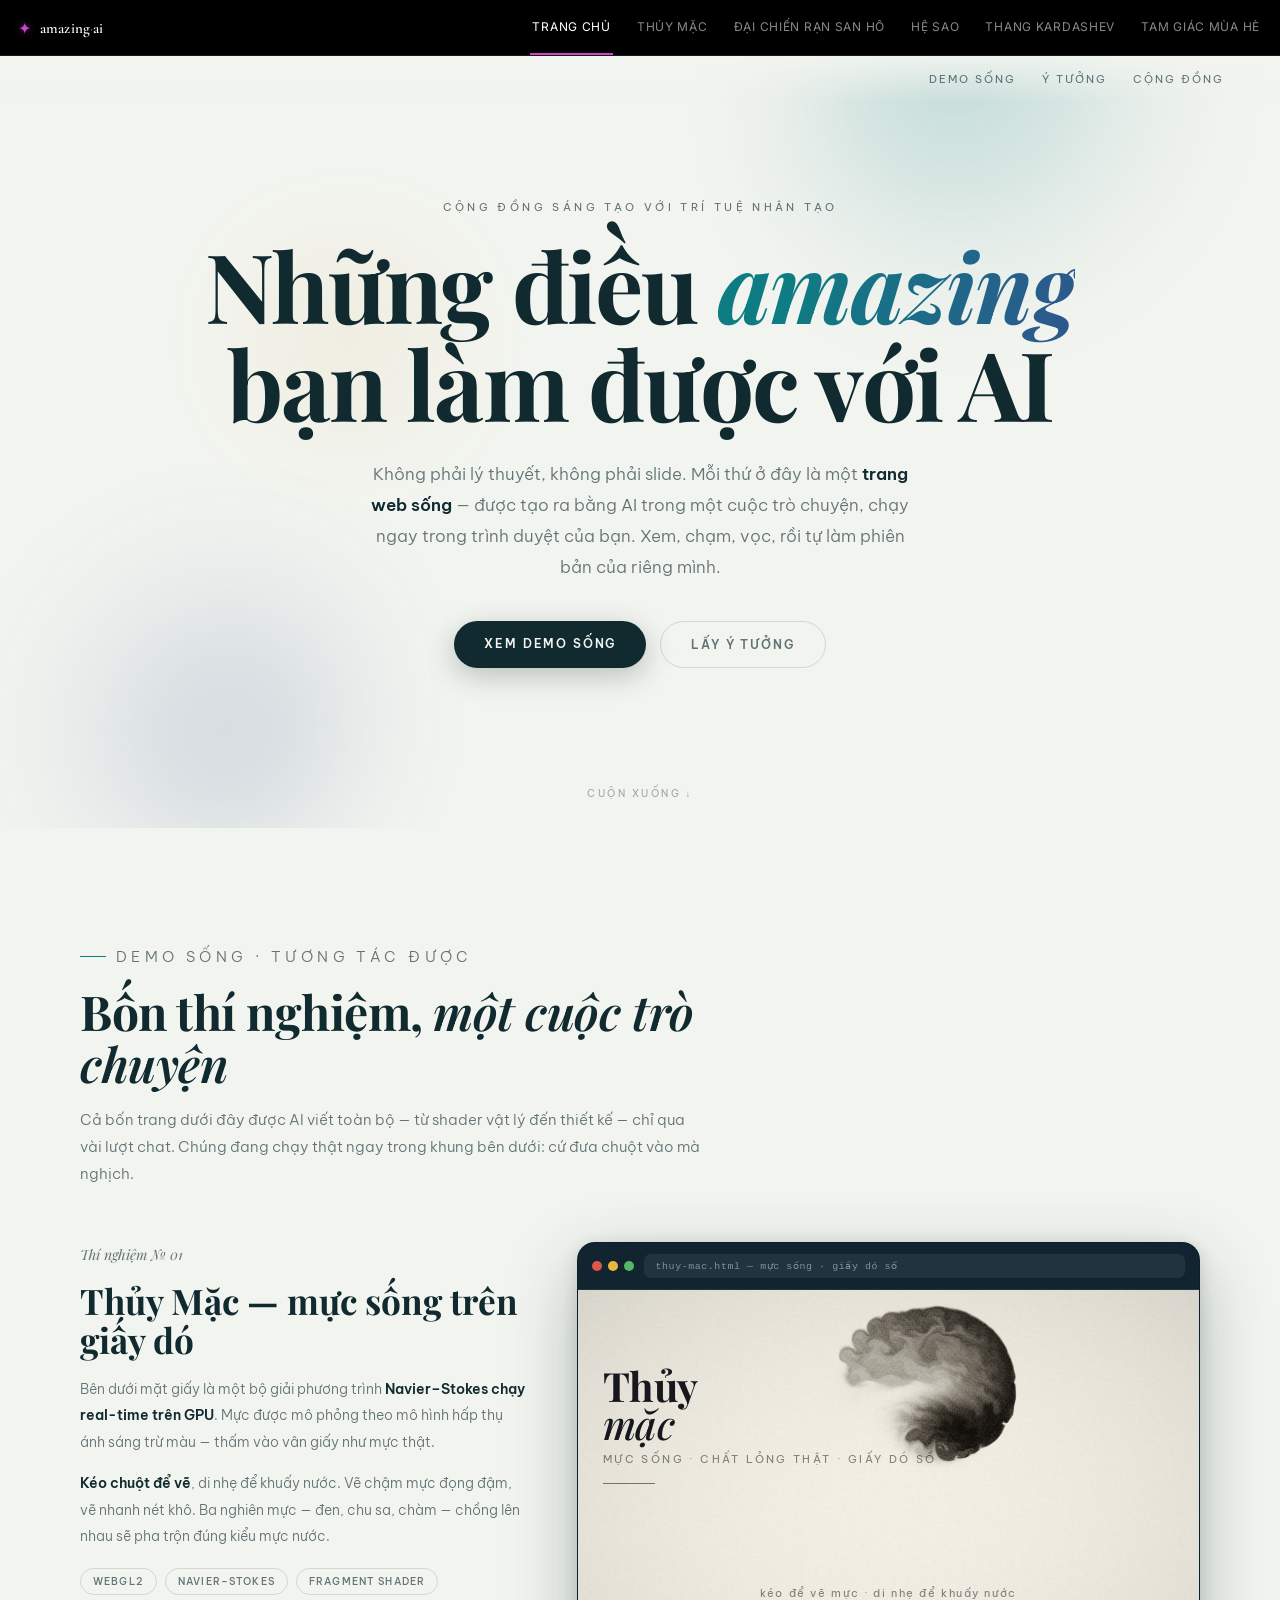
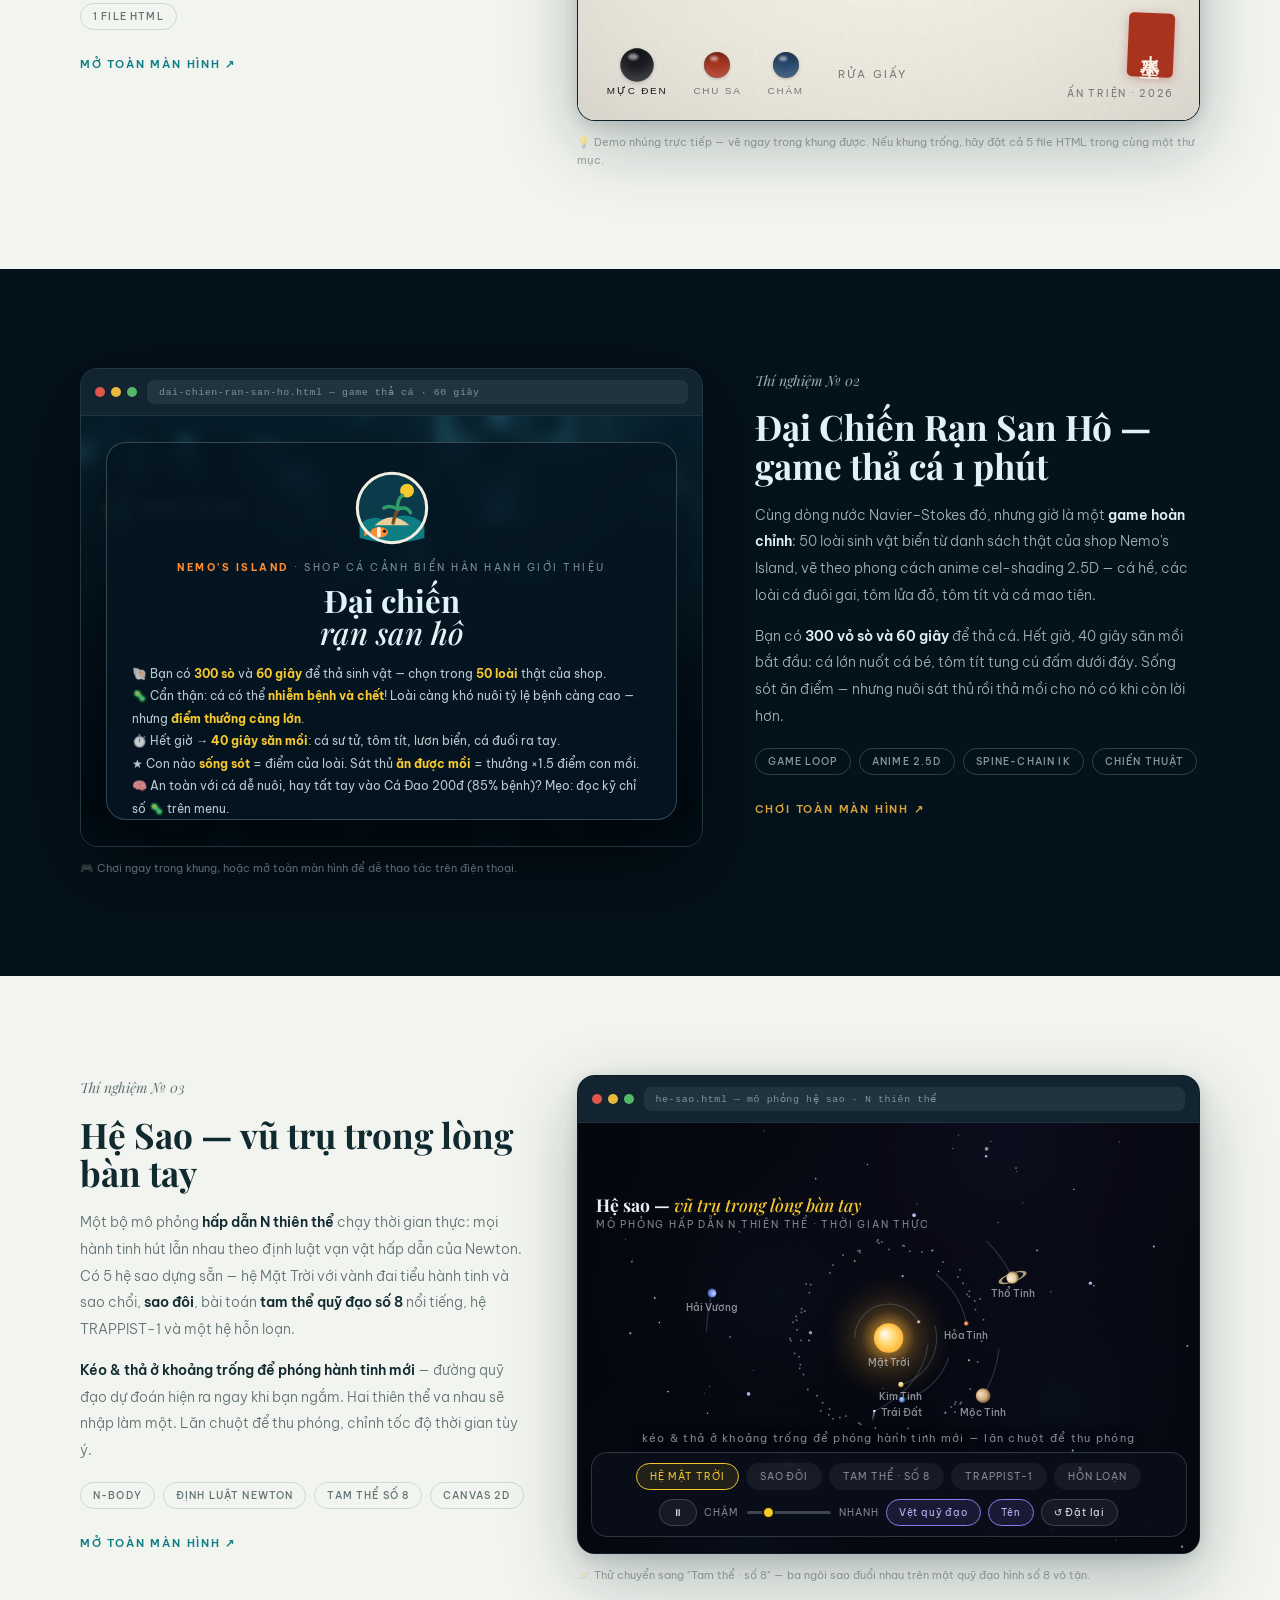
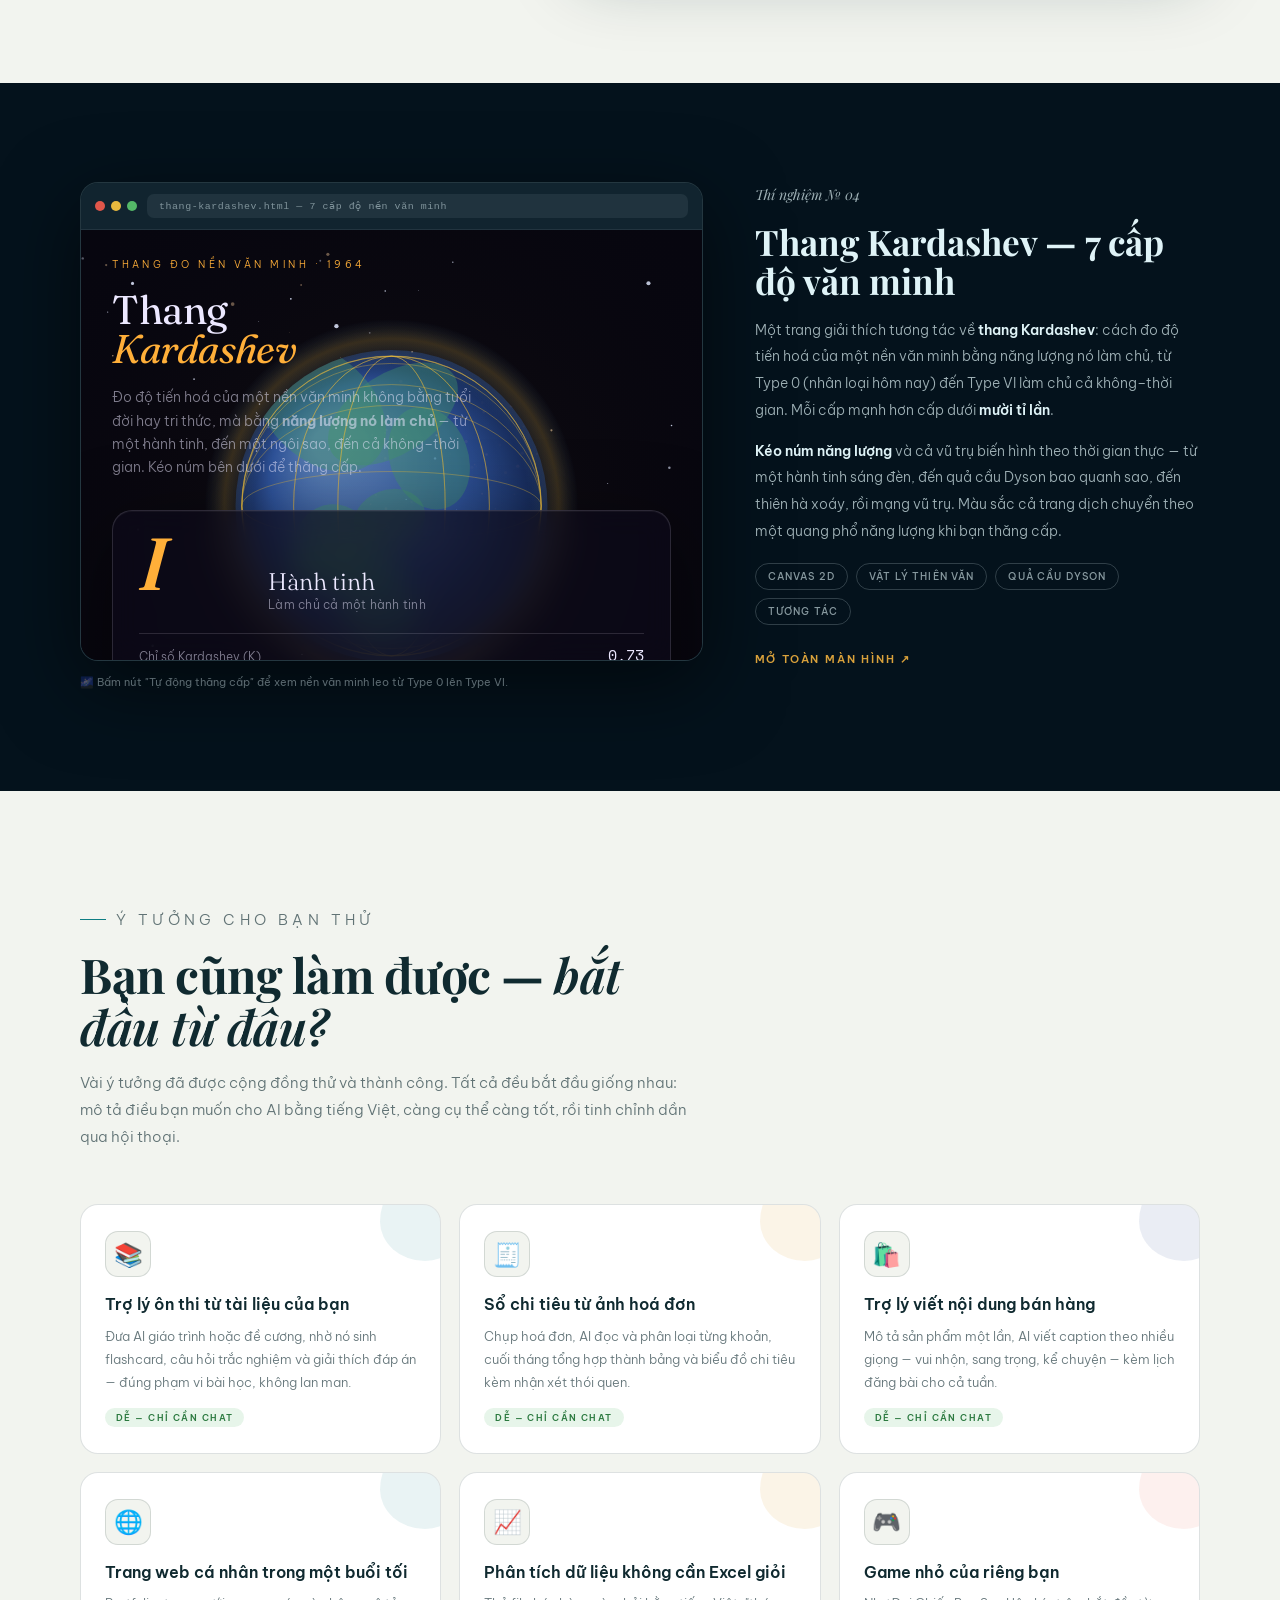
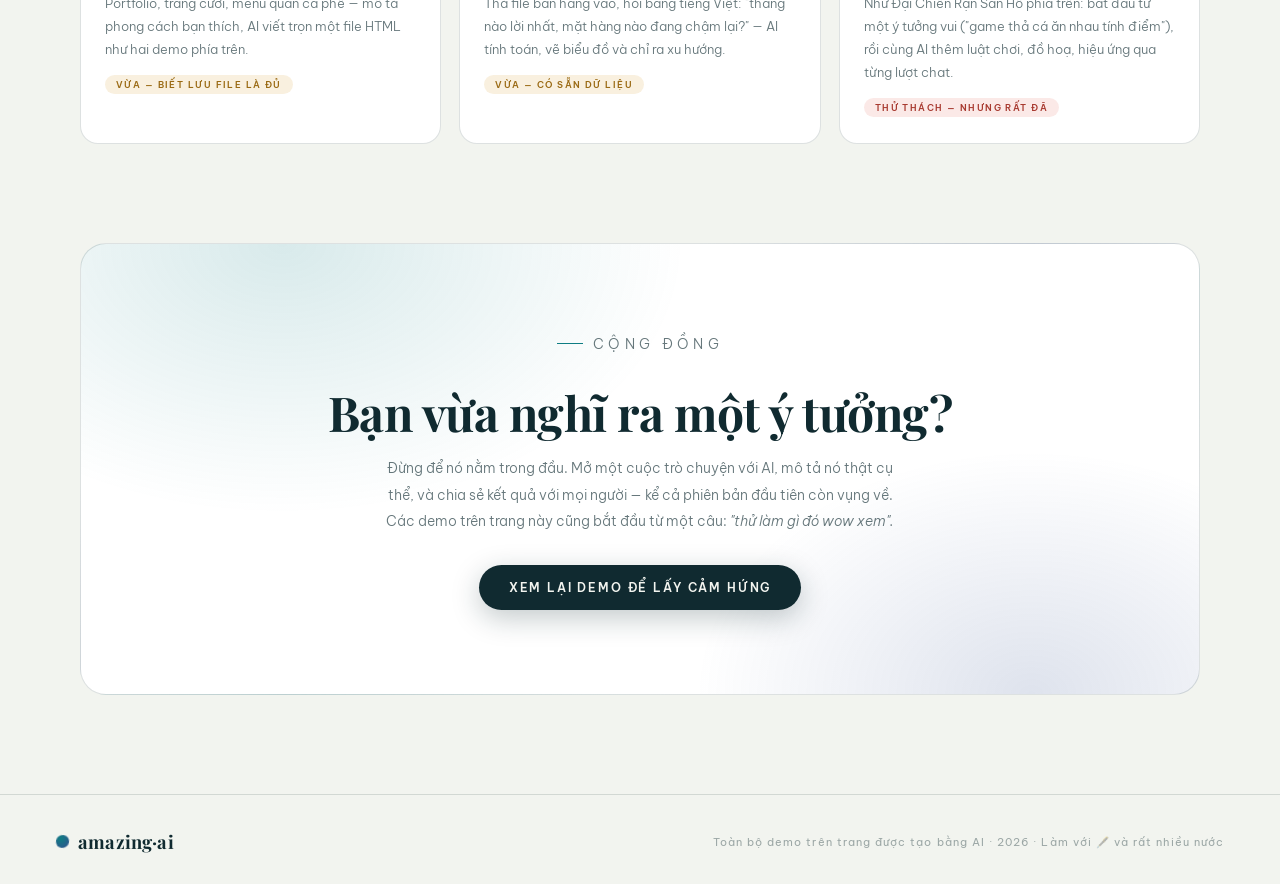
==== commit 043d6819: "Remove duplicate amazing·ai logo from homepage nav The top Asterism menu already carries the combine" ====
--- a/index.html
+++ b/index.html
@@ -36,7 +36,7 @@
   /* ================= NAV ================= */
   nav{
     position:fixed;top:56px;left:0;right:0;z-index:50;
-    display:flex;align-items:center;justify-content:space-between;
+    display:flex;align-items:center;justify-content:flex-end;
     padding:16px clamp(20px,5vw,56px);
     background:linear-gradient(to bottom, rgba(242,244,239,.92), rgba(242,244,239,0));
     backdrop-filter:blur(2px);
@@ -366,7 +366,6 @@
 </script>
 
 <nav>
-  <a class="brand" href="#"><span class="blot"></span>amazing·ai</a>
   <div class="nav-links">
     <a href="#demo-1">Demo sống</a>
     <a href="#y-tuong">Ý tưởng</a>
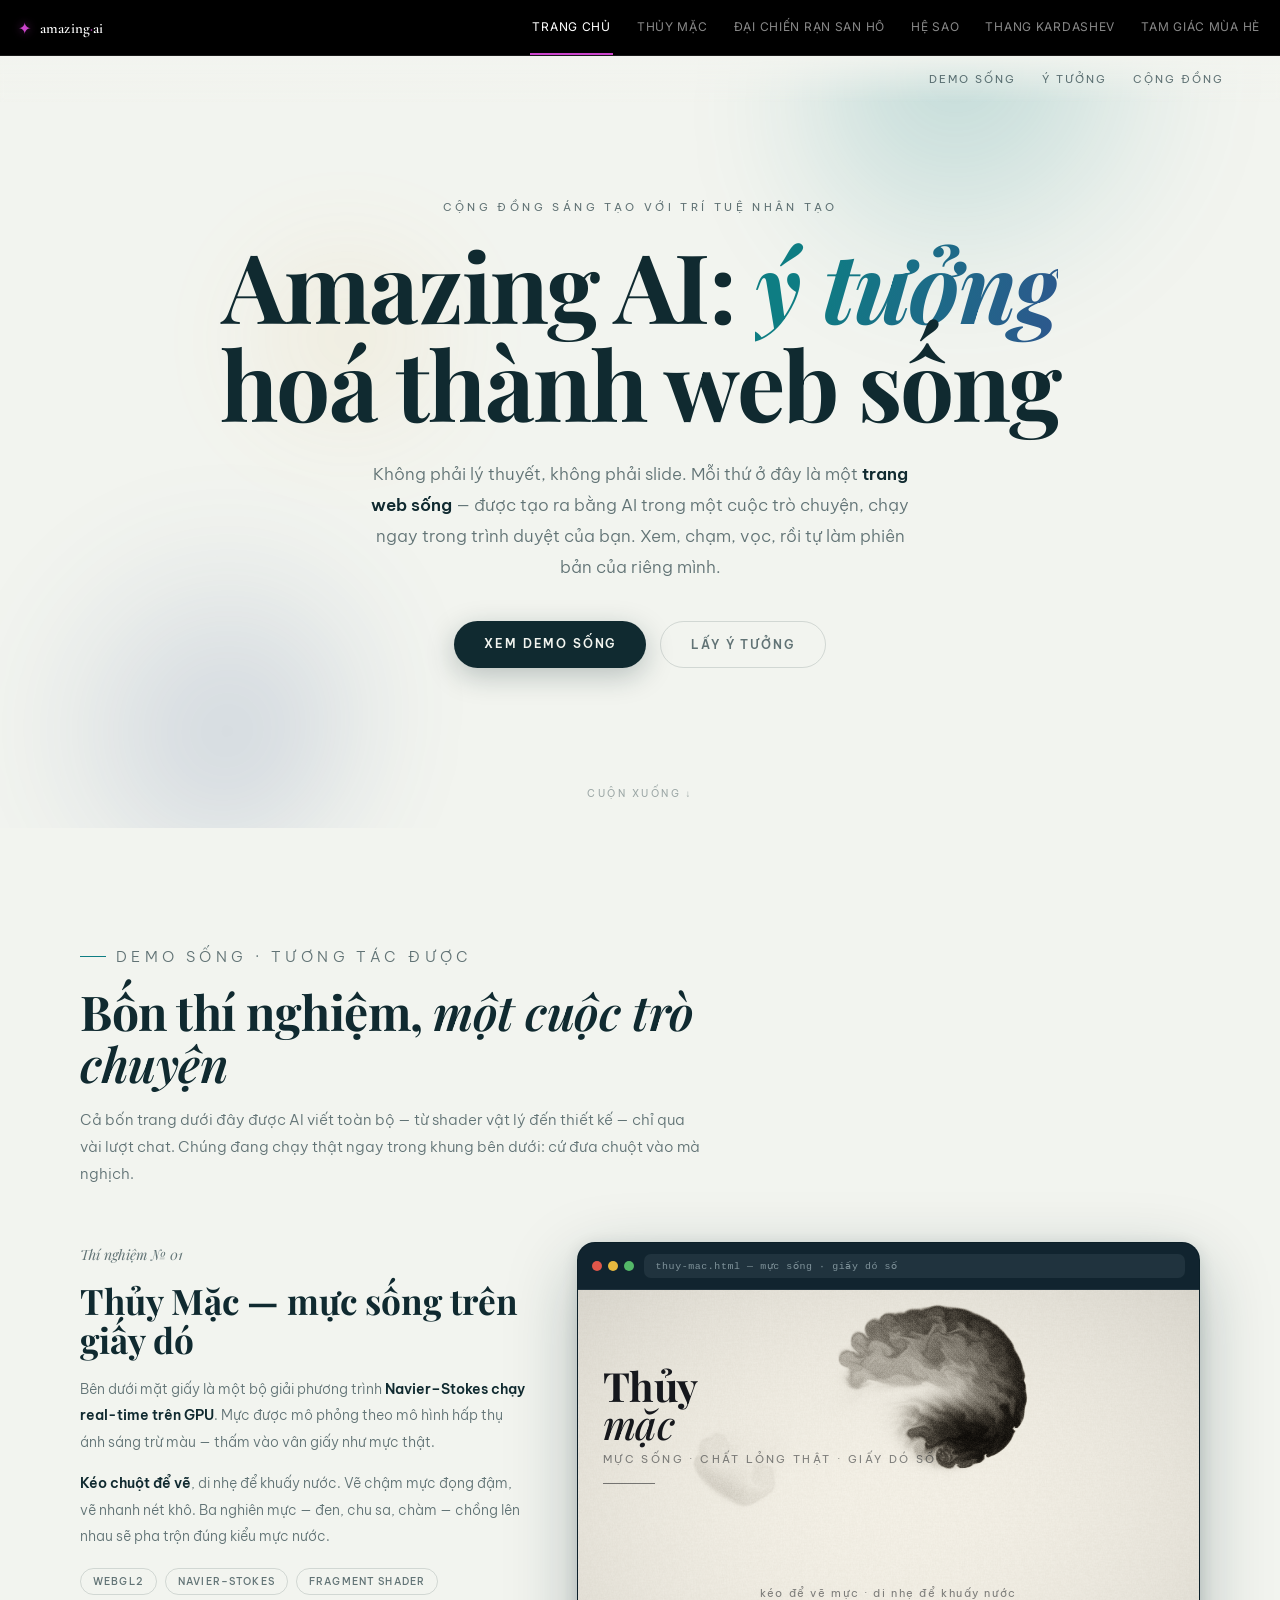
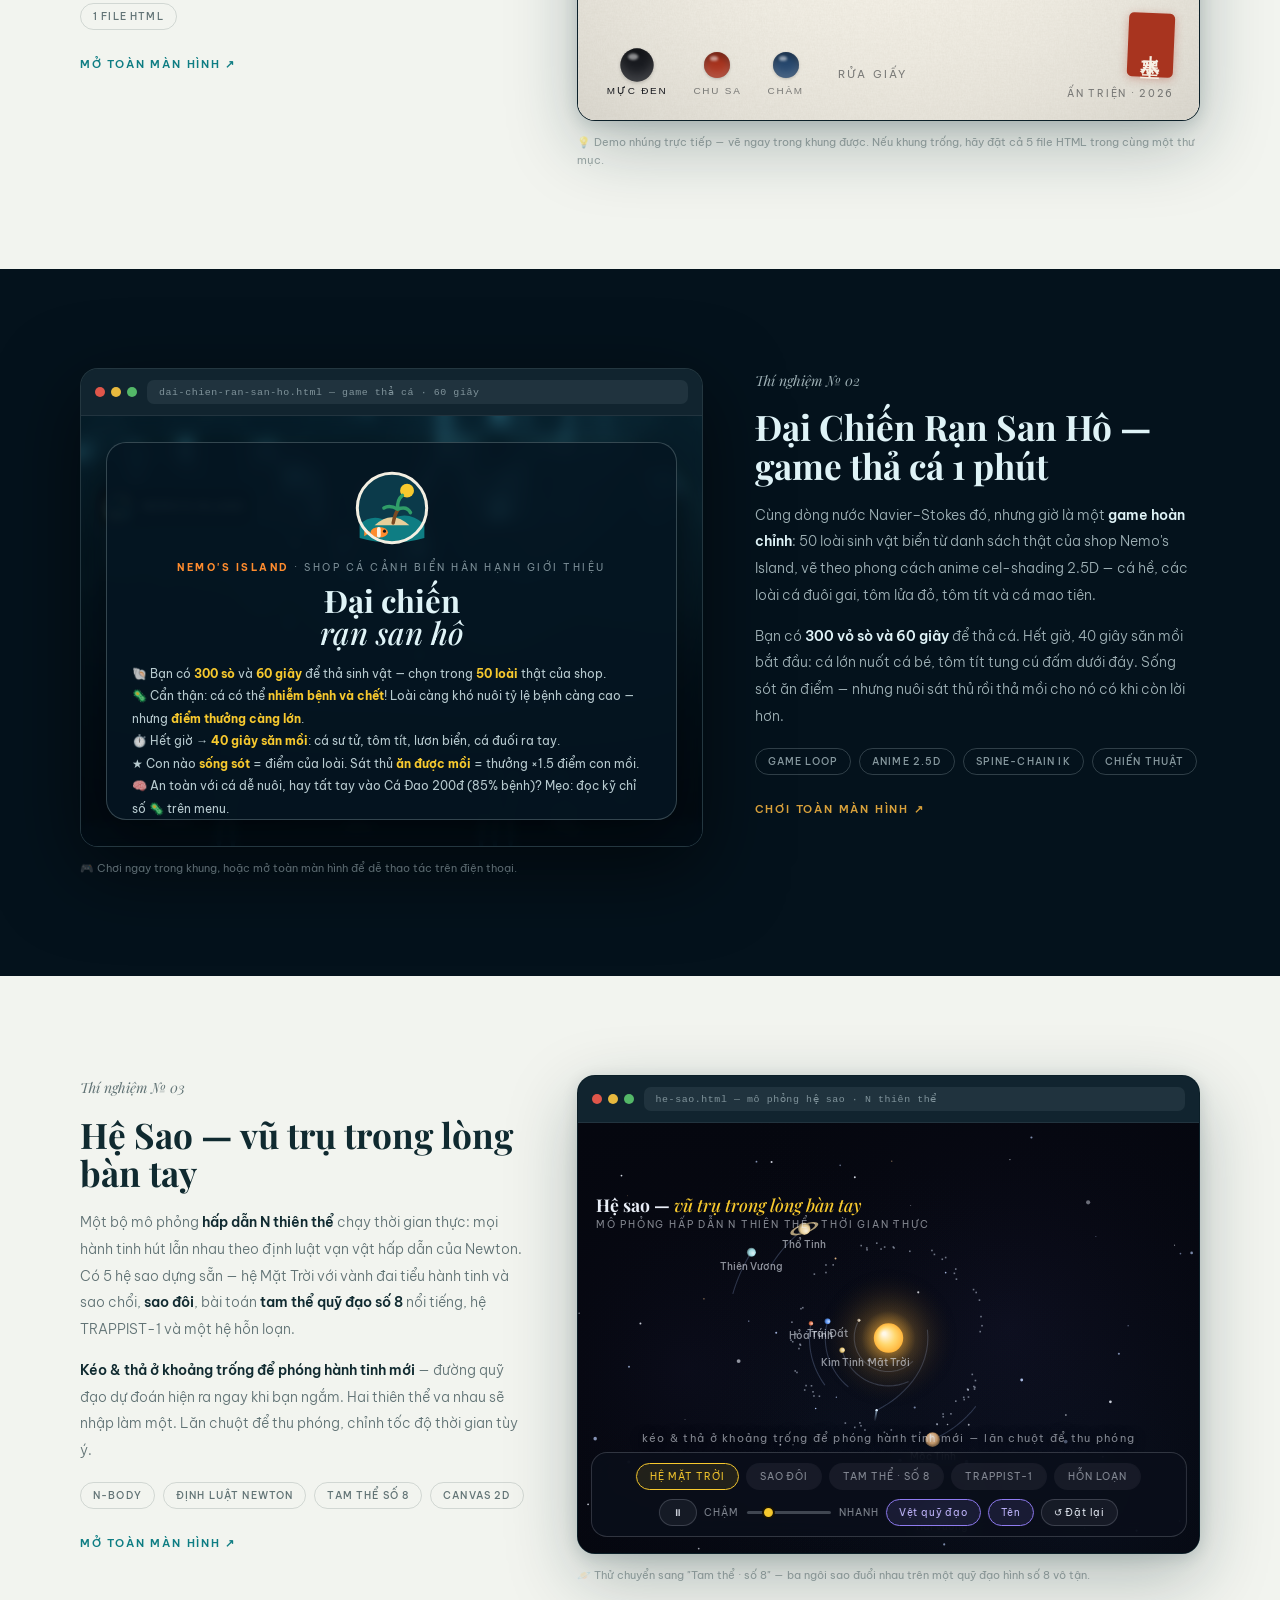
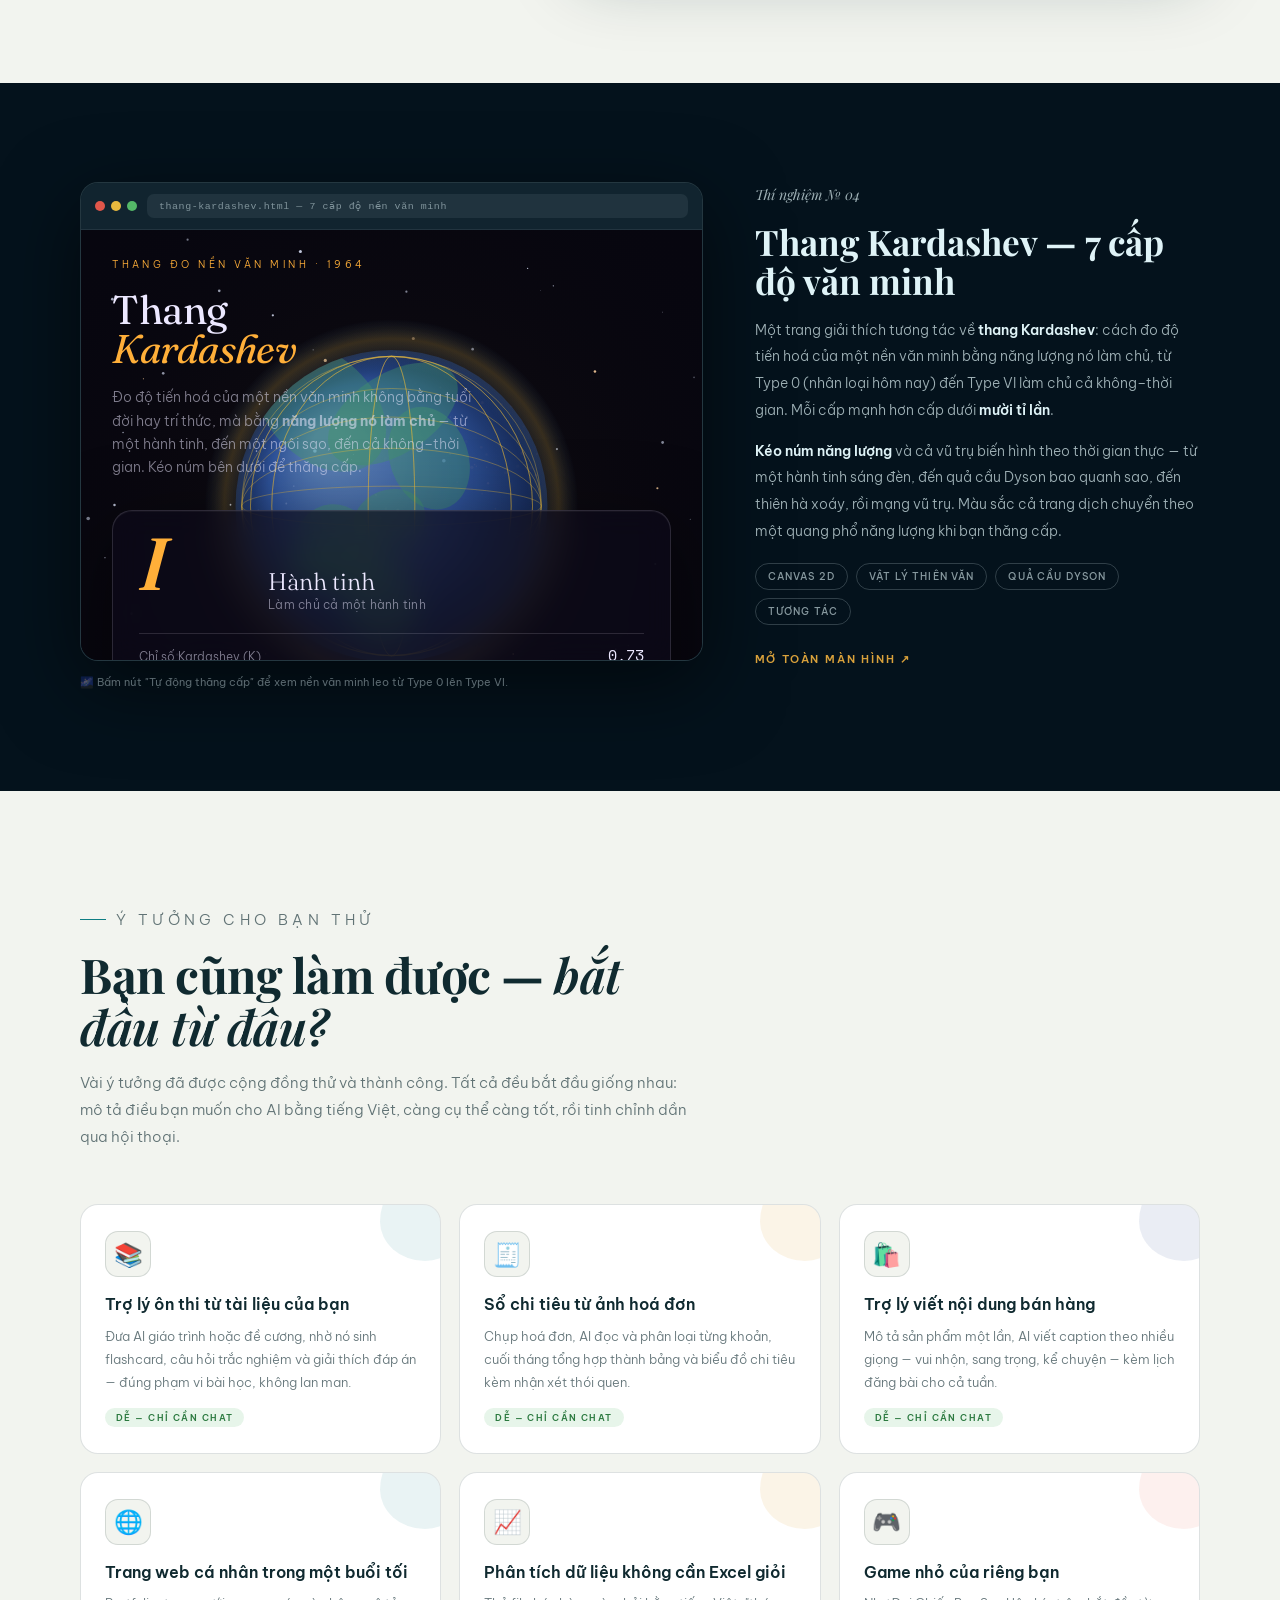
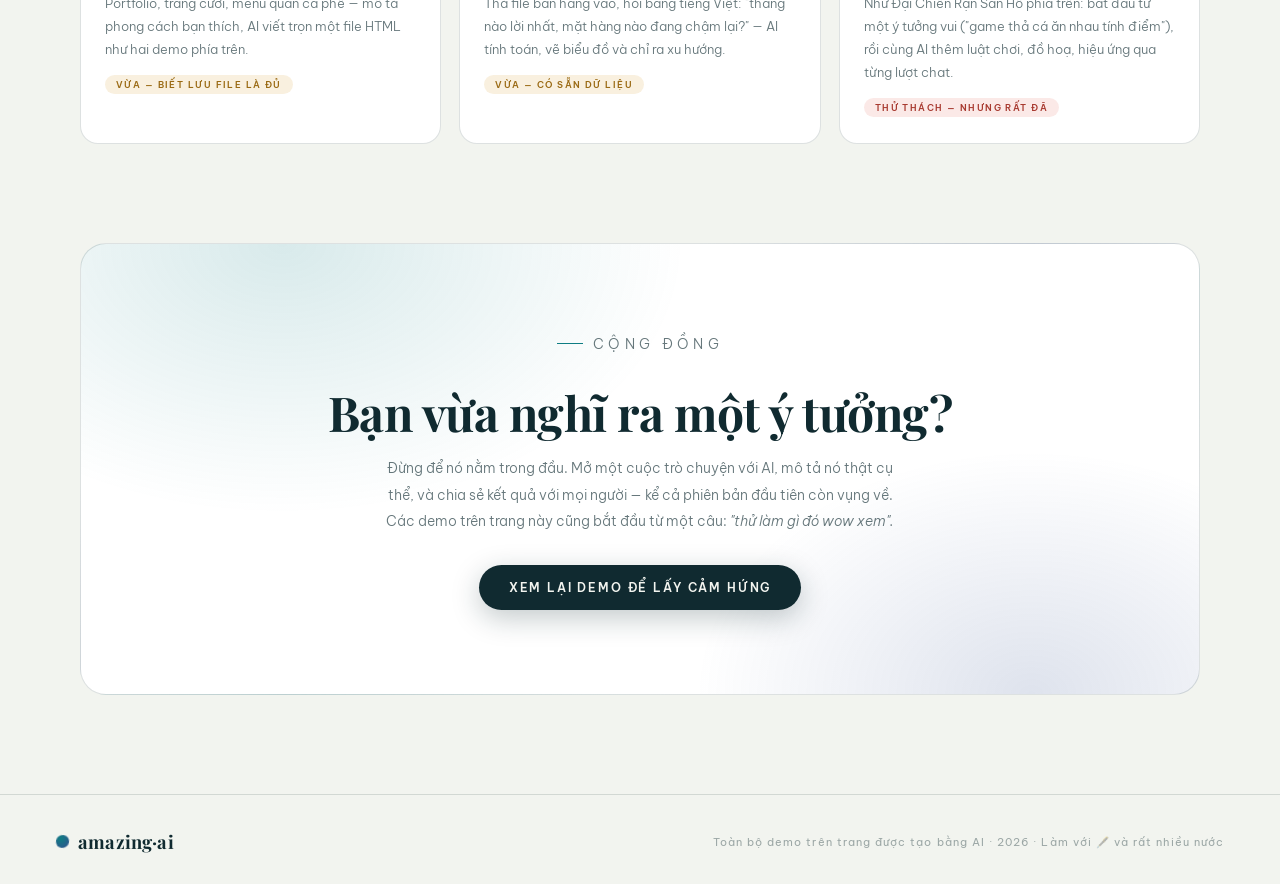
==== commit d90c7bfc: "Update homepage headline to lead with the Amazing AI name Co-Authored-By: Claude Sonnet 4.6 <noreply" ====
--- a/index.html
+++ b/index.html
@@ -382,7 +382,7 @@
 
   <div class="hero-inner">
     <p class="kicker">Cộng đồng sáng tạo với trí tuệ nhân tạo</p>
-    <h1>Những điều <span class="ai">amazing</span><br>bạn làm được với AI</h1>
+    <h1>Amazing AI: <span class="ai">ý tưởng</span><br>hoá thành web sống</h1>
     <p class="lede">
       Không phải lý thuyết, không phải slide. Mỗi thứ ở đây là một <b>trang web sống</b> —
       được tạo ra bằng AI trong một cuộc trò chuyện, chạy ngay trong trình duyệt của bạn.
